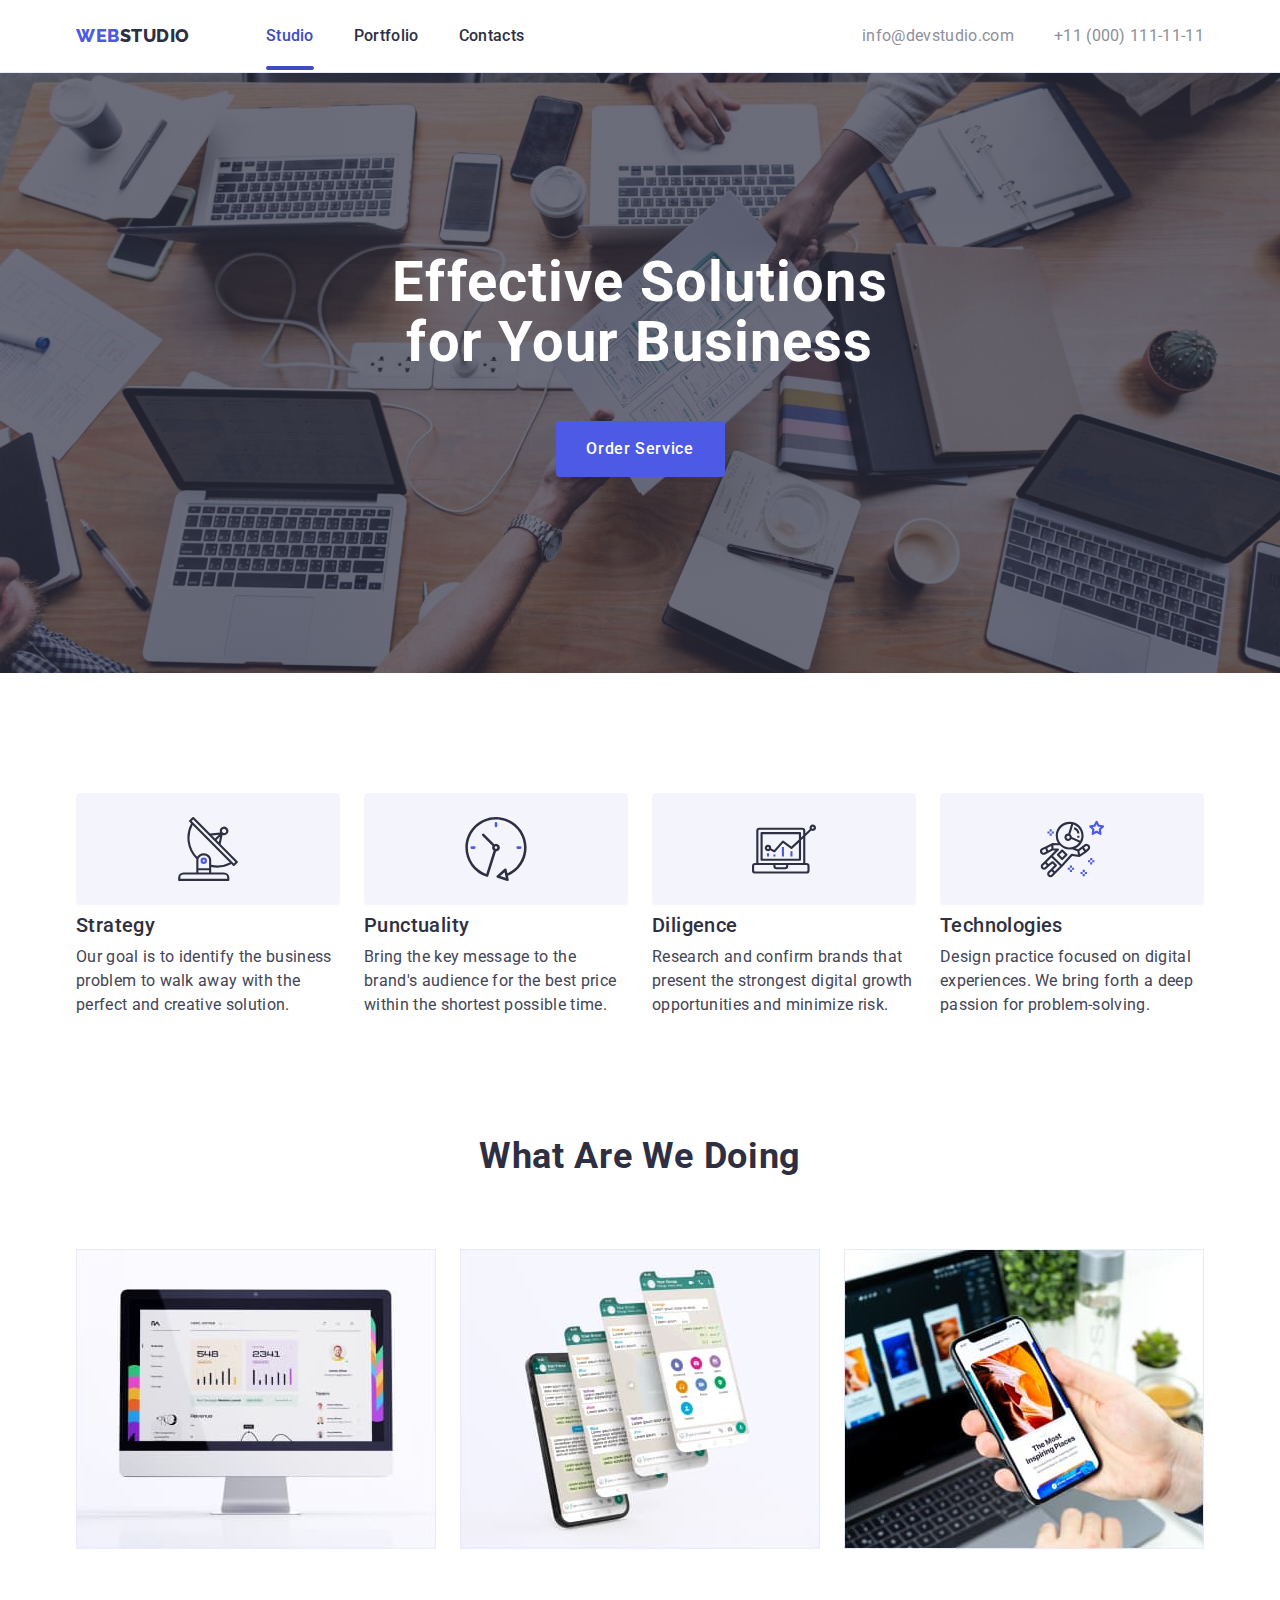
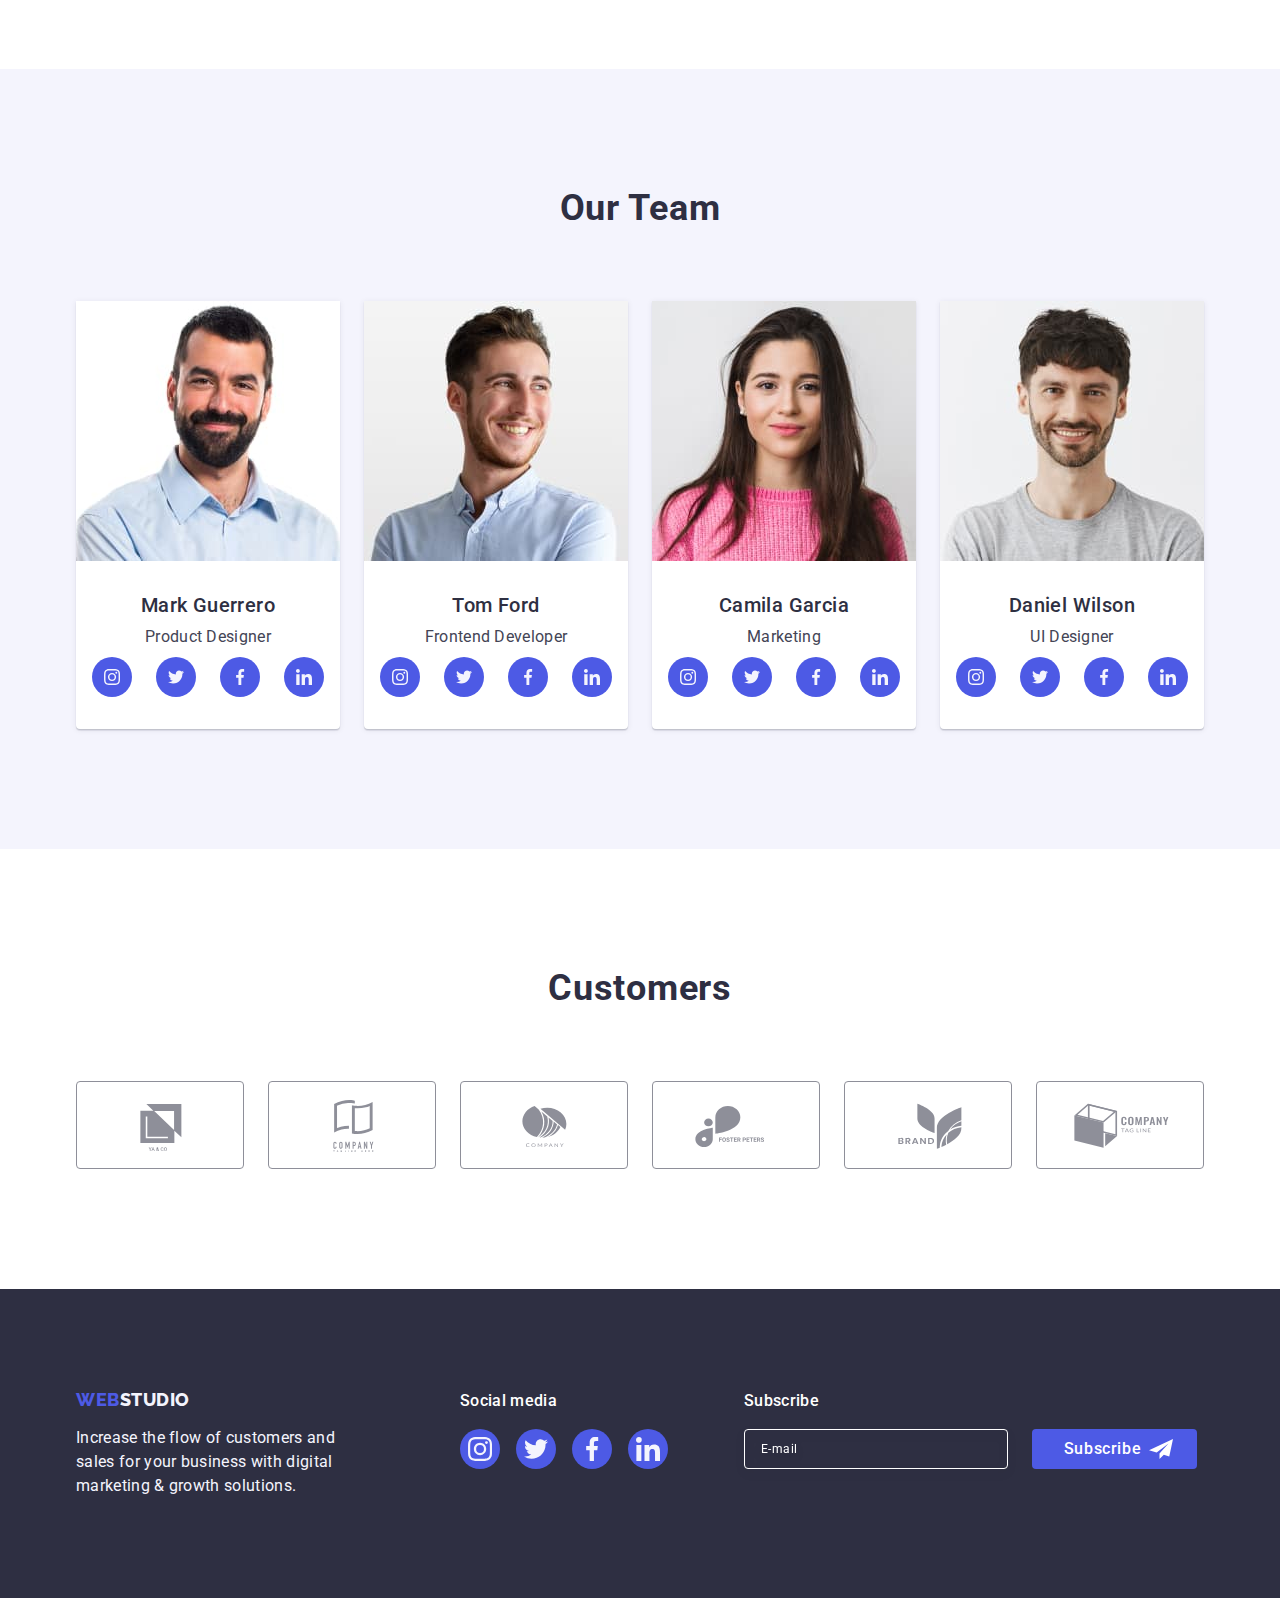
==== index.html @ 95710d02 "Initial commit" ====
<!DOCTYPE html>
<html lang="en">
  <head>
    <meta charset="UTF-8" />
    <meta http-equiv="X-UA-Compatible" content="IE=edge" />
    <meta name="viewport" content="width=device-width, initial-scale=1.0" />
    <title>Webstudio</title>
    <link rel="preconnect" href="https://fonts.googleapis.com" />
    <link rel="preconnect" href="https://fonts.gstatic.com" crossorigin />
    <link
      href="https://fonts.googleapis.com/css2?family=Raleway:wght@800&family=Roboto:wght@400;500;700;900&display=swap"
      rel="stylesheet"
    />
    <link
      href="https://cdn.jsdelivr.net/npm/modern-normalize@1.1.0/modern-normalize.min.css"
      rel="stylesheet"
    />

    <link rel="stylesheet" href="./css/styles.css" />
  </head>
  <body>
    <!-- Header -->

    <header class="page-header">
      <div class="container header-container">
        <nav class="page-nav">
          <a href="./index.html" class="link logo"
            >Web<span class="accent">Studio</span></a
          >
          <ul class="list menu">
            <li class="menu-item">
              <a href="./index.html" class="link menu-link underlining"
                >Studio</a
              >
            </li>
            <li class="menu-item">
              <a href="./portfolio.html" class="link menu-link">Portfolio</a>
            </li>
            <li class="menu-item">
              <a href="" class="link menu-link">Contacts</a>
            </li>
          </ul>
        </nav>
        <address class="list-contact">
          <ul class="list list-address">
            <li>
              <a href="mailto:info@devstudio.com" class="link contact"
                >info@devstudio.com</a
              >
            </li>
            <li>
              <a href="tel:+110001111111" class="link contact"
                >+11 (000) 111-11-11</a
              >
            </li>
          </ul>
        </address>
      </div>
    </header>

    <main>
      <!-- Hero -->

      <section class="hero">
        <div class="container">
          <h1 class="main-title">Effective Solutions for Your Business</h1>
          <button type="button" class="modal-btn" data-modal-open>
            Order Service
          </button>
        </div>
      </section>

      <!-- About us -->

      <section class="section-aboutus section">
        <div class="container">
          <h2 class="visually-hidden">Advantages</h2>
          <ul class="list section-list-aboutus">
            <li class="list-item-aboutus">
              <div class="box-icon-aboutus">
                <svg class="icon-aboutus" width="64" height="64">
                  <use href="./images/icons.svg#icon-antenna"></use>
                </svg>
              </div>
              <h3 class="section-list-title">Strategy</h3>
              <p class="section-list-description">
                Our goal is to identify the business problem to walk away with
                the perfect and creative solution.
              </p>
            </li>

            <li class="list-item-aboutus">
              <div class="box-icon-aboutus">
                <svg class="icon-aboutus" width="64" height="64">
                  <use href="./images/icons.svg#icon-clock"></use>
                </svg>
              </div>
              <h3 class="section-list-title">Punctuality</h3>
              <p class="section-list-description">
                Bring the key message to the brand's audience for the best price
                within the shortest possible time.
              </p>
            </li>

            <li class="list-item-aboutus">
              <div class="box-icon-aboutus">
                <svg class="icon-aboutus" width="64" height="64">
                  <use href="./images/icons.svg#icon-diagram"></use>
                </svg>
              </div>
              <h3 class="section-list-title">Diligence</h3>
              <p class="section-list-description">
                Research and confirm brands that present the strongest digital
                growth opportunities and minimize risk.
              </p>
            </li>

            <li class="list-item-aboutus">
              <div class="box-icon-aboutus">
                <svg class="icon-aboutus" width="64" height="64">
                  <use href="./images/icons.svg#icon-astronaut"></use>
                </svg>
              </div>
              <h3 class="section-list-title">Technologies</h3>
              <p class="section-list-description">
                Design practice focused on digital experiences. We bring forth a
                deep passion for problem-solving.
              </p>
            </li>
          </ul>
        </div>
      </section>

      <!-- What are we doing -->
      <section class="works-section section section-nonemargine">
        <div class="container">
          <h2 class="section-title">What are we doing</h2>
          <ul class="works-section-list list">
            <li class="works-list-item">
              <img
                src="./images/comp.jpg"
                alt="computer"
                width="360"
                height="300"
              />
            </li>
            <li class="works-list-item">
              <img
                src="./images/display.jpg"
                alt="displaies"
                width="360"
                height="300"
              />
            </li>
            <li class="works-list-item">
              <img
                src="./images/pnone.jpg"
                alt="phone"
                width="360"
                height="300"
              />
            </li>
          </ul>
        </div>
      </section>

      <!-- Our Team -->

      <section class="team-section section">
        <div class="container">
          <h2 class="section-title">Our Team</h2>
          <ul class="team-section-list list">
            <li class="team-section-list-item">
              <img
                src="./images/markoguerrero.jpg"
                alt="men"
                width="264"
                height="260"
              />
              <div class="team-container-description">
                <h3 class="team-list-title">Mark Guerrero</h3>
                <p class="team-list-description">Product Designer</p>
                <ul class="list social-list">
                  <li class="social-list-item">
                    <a class="link social-link" href="">
                      <svg class="social-icon" width="16" height="16">
                        <use href="./images/icons.svg#icon-instagram"></use>
                      </svg>
                    </a>
                  </li>

                  <li class="social-list-item">
                    <a class="link social-link" href="">
                      <svg class="social-icon" width="16" height="16">
                        <use href="./images/icons.svg#icon-twitter"></use>
                      </svg>
                    </a>
                  </li>

                  <li class="social-list-item">
                    <a class="link social-link" href="">
                      <svg class="social-icon" width="16" height="16">
                        <use href="./images/icons.svg#icon-facebook"></use>
                      </svg>
                    </a>
                  </li>

                  <li class="social-list-item">
                    <a class="link social-link" href="">
                      <svg class="social-icon" width="16" height="16">
                        <use href="./images/icons.svg#icon-linkedin"></use>
                      </svg>
                    </a>
                  </li>
                </ul>
              </div>
            </li>

            <li class="team-section-list-item">
              <img
                src="./images/tomford.jpg"
                alt="men"
                width="264"
                height="260"
              />
              <div class="team-container-description">
                <h3 class="team-list-title">Tom Ford</h3>
                <p class="team-list-description">Frontend Developer</p>
                <ul class="list social-list">
                  <li class="social-list-item">
                    <a class="link social-link" href="">
                      <svg class="social-icon" width="16" height="16">
                        <use href="./images/icons.svg#icon-instagram"></use>
                      </svg>
                    </a>
                  </li>

                  <li class="social-list-item">
                    <a class="link social-link" href="">
                      <svg class="social-icon" width="16" height="16">
                        <use href="./images/icons.svg#icon-twitter"></use>
                      </svg>
                    </a>
                  </li>

                  <li class="social-list-item">
                    <a class="link social-link" href="">
                      <svg class="social-icon" width="16" height="16">
                        <use href="./images/icons.svg#icon-facebook"></use>
                      </svg>
                    </a>
                  </li>

                  <li class="social-list-item">
                    <a class="link social-link" href="">
                      <svg class="social-icon" width="16" height="16">
                        <use href="./images/icons.svg#icon-linkedin"></use>
                      </svg>
                    </a>
                  </li>
                </ul>
              </div>
            </li>

            <li class="team-section-list-item">
              <img
                src="./images/camilagarcia.jpg"
                alt="women"
                width="264"
                height="260"
              />
              <div class="team-container-description">
                <h3 class="team-list-title">Camila Garcia</h3>
                <p class="team-list-description">Marketing</p>
                <ul class="list social-list">
                  <li class="social-list-item">
                    <a class="link social-link" href="">
                      <svg class="social-icon" width="16" height="16">
                        <use href="./images/icons.svg#icon-instagram"></use>
                      </svg>
                    </a>
                  </li>

                  <li class="social-list-item">
                    <a class="link social-link" href="">
                      <svg class="social-icon" width="16" height="16">
                        <use href="./images/icons.svg#icon-twitter"></use>
                      </svg>
                    </a>
                  </li>

                  <li class="social-list-item">
                    <a class="link social-link" href="">
                      <svg class="social-icon" width="16" height="16">
                        <use href="./images/icons.svg#icon-facebook"></use>
                      </svg>
                    </a>
                  </li>

                  <li class="social-list-item">
                    <a class="link social-link" href="">
                      <svg class="social-icon" width="16" height="16">
                        <use href="./images/icons.svg#icon-linkedin"></use>
                      </svg>
                    </a>
                  </li>
                </ul>
              </div>
            </li>

            <li class="team-section-list-item">
              <img
                src="./images/danielwilson.jpg"
                alt="men"
                width="264"
                height="260"
              />
              <div class="team-container-description">
                <h3 class="team-list-title">Daniel Wilson</h3>
                <p class="team-list-description">UI Designer</p>
                <ul class="list social-list">
                  <li class="social-list-item">
                    <a class="link social-link" href="">
                      <svg class="social-icon" width="16" height="16">
                        <use href="./images/icons.svg#icon-instagram"></use>
                      </svg>
                    </a>
                  </li>

                  <li class="social-list-item">
                    <a class="link social-link" href="">
                      <svg class="social-icon" width="16" height="16">
                        <use href="./images/icons.svg#icon-twitter"></use>
                      </svg>
                    </a>
                  </li>

                  <li class="social-list-item">
                    <a class="link social-link" href="">
                      <svg class="social-icon" width="16" height="16">
                        <use href="./images/icons.svg#icon-facebook"></use>
                      </svg>
                    </a>
                  </li>

                  <li class="social-list-item">
                    <a class="link social-link" href="">
                      <svg class="social-icon" width="16" height="16">
                        <use href="./images/icons.svg#icon-linkedin"></use>
                      </svg>
                    </a>
                  </li>
                </ul>
              </div>
            </li>
          </ul>
        </div>
      </section>

      <!-- Clients -->

      <section class="section">
        <div class="container">
          <h2 class="section-title">Customers</h2>
          <ul class="clients-list list">
            <li class="clients-list-item">
              <a class="clients-link link" href="">
                <svg class="clients-icon" width="104" height="56">
                  <use href="./images/icons.svg#icon-Logo1"></use>
                </svg>
              </a>
            </li>

            <li class="clients-list-item">
              <a class="clients-link link" href="">
                <svg class="clients-icon" width="104" height="56">
                  <use href="./images/icons.svg#icon-Logo2"></use>
                </svg>
              </a>
            </li>

            <li class="clients-list-item">
              <a class="clients-link link" href="">
                <svg class="clients-icon" width="104" height="56">
                  <use href="./images/icons.svg#icon-Logo3"></use>
                </svg>
              </a>
            </li>

            <li class="clients-list-item">
              <a class="clients-link link" href="">
                <svg class="clients-icon" width="104" height="56">
                  <use href="./images/icons.svg#icon-Logo4"></use>
                </svg>
              </a>
            </li>

            <li class="clients-list-item">
              <a class="clients-link link" href="">
                <svg class="clients-icon" width="104" height="56">
                  <use href="./images/icons.svg#icon-Logo5"></use>
                </svg>
              </a>
            </li>

            <li class="clients-list-item">
              <a class="clients-link link" href="">
                <svg class="clients-icon" width="104" height="56">
                  <use href="./images/icons.svg#icon-Logo6"></use>
                </svg>
              </a>
            </li>
          </ul>
        </div>
      </section>
    </main>

    <!-- Footer -->

    <footer class="page-footer">
      <div class="container footer-container">
        <div class="logo-container">
          <a href="./index.html" class="link footer-logo"
            >Web<span class="focus">Studio</span></a
          >
          <p class="footer-description">
            Increase the flow of customers and sales for your business with
            digital marketing & growth solutions.
          </p>
        </div>

        <div class="social-footer">
          <p class="footer-description social-description">Social media</p>
          <ul class="footer-icon-list list">
            <li class="footer-icon-item">
              <a class="footer-icon-link link" href="">
                <svg class="footer-icon" width="24" height="24">
                  <use href="./images/icons.svg#icon-instagram"></use>
                </svg>
              </a>
            </li>

            <li class="footer-icon-item">
              <a class="footer-icon-link link" href="">
                <svg class="footer-icon" width="24" height="24">
                  <use href="./images/icons.svg#icon-twitter"></use>
                </svg>
              </a>
            </li>

            <li class="footer-icon-item">
              <a class="footer-icon-link link" href="">
                <svg class="footer-icon" width="24" height="24">
                  <use href="./images/icons.svg#icon-facebook"></use>
                </svg>
              </a>
            </li>

            <li class="footer-icon-item">
              <a class="footer-icon-link link" href="">
                <svg class="footer-icon" width="24" height="24">
                  <use href="./images/icons.svg#icon-linkedin"></use>
                </svg>
              </a>
            </li>
          </ul>
        </div> 
         
        <div class="footer-form-subscribe">
            <p class="footer-form-description">Subscribe</p>
          <form class="footer-form-wrapper">
            <label class="footer-form-field">
              <input
                type="email"
                name="user-email-footer"
                minlength="3"
                class="footer-form-input"
                placeholder="E-mail"
              />
            </label>
            <button type="submit" class="footer-form-subscribe-btn">Subscribe
              <svg class="footer-form-icon" width="24" height="24">
                <use href="./images/icons.svg#icon-button"></use></svg>
            </button>
          </form>
      </div>
      </div>
    </footer>

    <!-- Modal Window -->

    <div class="backdrop is-hidden" data-modal>
     
      <div class="modal">
        <button type="button" class="modal-close-btn" data-modal-close>
          <svg class="modal-btn-icon" width="8" height="8">
            <use href="./images/icons.svg#icon-close"></use>
          </svg>
        </button>
          <p class="modal-form-description">
            Leave your contacts and we will call you back
          </p>
          <form class="modal-form">

            <div class="modal-form-container">
          <label for="user-name" class="modal-form-field"><span class="modal-form-input-description">Name</span></label>
            <div class="modal-form-input-wrapper">
              <input
                type="text"
                name="user-name"
                minlength="3"
                class="modal-form-input"
                id="user-name"
              />
              <svg class="modal-form-input-icon" width="18" height="24">
                <use href="./images/icons.svg#icon-name"></use>
              </svg>
            </div>
          </div>  
         

          <div class="modal-form-container">
          <label class="modal-form-field" for="user-phone"><span class="modal-form-input-description">Phone</span></label>
            <div class="modal-form-input-wrapper">
              <input
                type="tel"
                name="user-phone"
                minlength="3"
                class="modal-form-input"
                id="user-phone"
              />
              <svg class="modal-form-input-icon" width="18" height="24">
                <use href="./images/icons.svg#icon-phone"></use>
              </svg>
            </div>
          </div>
          

          <div class="modal-form-container">
          <label class="modal-form-field" for="user-email"><span class="modal-form-input-description">Email</span></label>
            <div class="modal-form-input-wrapper">
              <input
                type="email"
                name="user-email"
                minlength="3"
                class="modal-form-input"
                id="user-email"
              />
              <svg class="modal-form-input-icon" width="18" height="24">
                <use href="./images/icons.svg#icon-email"></use>
              </svg>
            </div>
          </div>
          
          <div class="modal-form-container-area">
          <label class="modal-form-field" for="user-comment"><span class="modal-form-input-description">Comment</span></label>
             <textarea
              class="modal-form-message"
              name="user-comment"
              placeholder="Text input"
              id="user-comment"
            ></textarea>
        </div>

        <div class="modal-form-container-check">
        <input
            id="user-privacy"
            type="checkbox"
            class="modal-form-check visually-hidden"
            name="user-privacy"
            value="true"
          />
          <label for="user-privacy" class="modal-form-check-description"><span class="modal-form-check-icon">
            <svg class="check-icon-svg" width="10" height="8">
              <use href="./images/icons.svg#icon-check"></use>
            </svg>
          </span>
            I accept the terms and conditions of the &nbsp;
            <a href="" class="check-link">Privacy Policy</a></label>
          </div>  

          <button class="modal-form-submit" type="submit">Send</button>
       
    </form>
      </div>
    </div>

    <script src="./js/modal.js"></script>
  </body>
</html>
---- css/styles.css ----
:root {
  --primary-font: Roboto, sans-serif;
  --secondary-font: Raleway, sans-serif;

  --primary-background: #ffffff;
  --secondary-background: #f4f4fd;
  --hero-background: #d9d9d9;
  --footer-background: #2e2f42;
  --backdrop-background: rgba(46, 47, 66, 0.4);

  --primary-text-color: #434455;
  --secondary-text-color: #2e2f42;
  --primary-text-color-theme-dark: #ffffff;
  --secondary-text-color-theme-dark: #f4f4fd;

  --button-color: #4d5ae5;
  --button-color-hover: #404bbf;
  --accent-color: #404bbf;
  --icon-client-color: #8e8f99;
}

h1,
h2,
h3,
h4,
p {
  margin-top: 0;
  margin-bottom: 0;
}

ul,
ol {
  margin-top: 0;
  margin-bottom: 0;
  padding-left: 0;
}

img {
  display: block;
}
button {
  cursor: pointer;
}

.list {
  list-style: none;
}
.link {
  text-decoration: none;
}

body {
  background-color: var(--primary-background);
  color: var(--primary-text-color);

  font-family: var(--primary-font);
  letter-spacing: 0.02em;
}
.container {
  width: 1158px;
  margin-left: auto;
  margin-right: auto;
  padding-left: 15px;
  padding-right: 15px;
}

/* Component */

.visually-hidden {
  position: absolute;
  white-space: nowrap;
  width: 1px;
  height: 1px;
  overflow: hidden;
  border: 0;
  padding: 0;
  clip: rect(0 0 0 0);
  clip-path: inset(50%);
  margin: -1px;
}

.section-title {
  font-weight: 700;
  font-size: 36px;
  line-height: 1.11;
  text-align: center;
  letter-spacing: 0.02em;

  text-transform: capitalize;
  color: var(--secondary-text-color);

  margin-bottom: 72px;
}
.section {
  padding-top: 120px;
  padding-bottom: 120px;
}

/* Header */
.page-header {
  padding-top: 24px;
  padding-bottom: 24px;

  border-bottom: 1px solid #e7e9fc;
  box-shadow: 0px 2px 1px rgba(46, 47, 66, 0.08),
    0px 1px 1px rgba(46, 47, 66, 0.16), 0px 1px 6px rgba(46, 47, 66, 0.08);
}

.header-container {
  display: flex;
  align-items: center;
  justify-content: space-between;
}

.logo {
  font-family: var(--secondary-font);
  font-weight: 800;

  font-size: 18px;
  line-height: 1.17;

  display: flex;
  align-items: center;
  letter-spacing: 0.03em;
  text-transform: uppercase;
  color: var(--button-color);

  margin-right: 76px;
}

.accent {
  color: var(--secondary-text-color);
}

.menu-link {
  font-weight: 500;
  font-size: 16px;
  line-height: 1.5;

  color: var(--secondary-text-color);

  padding: 24px 0;

  transition: color 250ms cubic-bezier(0.4, 0, 0.2, 1);
}

.menu-link:hover,
.menu-link:focus {
  color: var(--accent-color);
}

.list-contact {
  font-style: normal;
}

.contact {
  font-size: 16px;
  line-height: 1.5;

  color: #8e8f99;

  transition: color 250ms cubic-bezier(0.4, 0, 0.2, 1);
}

.contact:hover,
.contact:focus {
  color: var(--accent-color);
}
.page-nav {
  display: flex;
  align-items: center;
}
.menu {
  display: flex;
  align-items: center;
}

.list-address {
  display: flex;
  align-items: center;
  gap: 40px;
}
.menu-item:not(:last-child) {
  margin-right: 40px;
}

.underlining {
  position: relative;
  color: var(--accent-color);
}

.underlining::after {
  position: absolute;
  bottom: -1px;
  left: 0;

  content: "";
  display: inline-block;
  width: 100%;
  height: 4px;
  background-color: var(--button-color-hover);
  border-radius: 2px;
}

/* Hero */
.hero {
  background-color: var(--hero-background);
  background-image: linear-gradient(
      rgba(46, 47, 66, 0.7),
      rgba(46, 47, 66, 0.7)
    ),
    url("../images/hero.jpg");
  background-size: cover;
  background-position: center;
  background-repeat: no-repeat;
  max-width: 1440px;
  height: 600px;

  display: block;
  margin-left: auto;
  margin-right: auto;
  padding-top: 180px;
}

.main-title {
  font-weight: 700;
  font-size: 56px;
  line-height: 1.07;
  text-align: center;
  letter-spacing: 0.02em;

  max-width: 496px;
  margin-right: auto;
  margin-left: auto;
  margin-bottom: 48px;

  color: var(--primary-text-color-theme-dark);
}
.modal-btn {
  font-family: var(--primary-font);
  font-weight: 500;

  background-color: var(--button-color);
  font-size: 16px;
  line-height: 1.5;
  display: block;
  align-items: center;
  letter-spacing: 0.04em;
  color: var(--primary-text-color-theme-dark);

  border: none;
  border-radius: 4px;
  padding-top: 14px;
  padding-bottom: 14px;
  padding-left: 30px;
  padding-right: 30px;

  margin-left: auto;
  margin-right: auto;

  min-width: 169px;
  height: 56px;

  transition: background-color 250ms cubic-bezier(0.4, 0, 0.2, 1);
}

.modal-btn:hover,
.modal-btn:focus {
  background-color: var(--button-color-hover);

  box-shadow: 0px 1px 6px rgba(46, 47, 66, 0.08),
    0px 1px 1px rgba(46, 47, 66, 0.16), 0px 2px 1px rgba(46, 47, 66, 0.08);
}

/* About us */

.section-list-title {
  font-weight: 500;
  font-size: 20px;
  line-height: 1.2;
  letter-spacing: 0.02em;
  color: var(--secondary-text-color);

  margin-bottom: 8px;
}

.section-list-description {
  font-size: 16px;
  line-height: 1.5;
}

.section-list-aboutus {
  display: flex;
  gap: 24px;
}

.list-item-aboutus {
  flex-basis: calc((100%-72px) / 4);
}

.box-icon-aboutus {
  width: 264px;
  height: 112px;
  background-color: var(--secondary-background);
  border-radius: 4px;

  margin-bottom: 8px;

  display: flex;
  justify-content: center;
  align-items: center;
}

.icon-aboutus {
  fill: var(--secondary-text-color);
}

/* What are we doing  */

.section-nonemargine {
  padding-top: 0;
}

.works-section-list {
  display: flex;
  gap: 24px;
  flex-wrap: wrap;
}

.works-list-item {
  flex-basis: calc(100%-48px / 3);
}

/* Our team */

.team-section {
  background-color: var(--secondary-background);
}

.team-section-list-item {
  background-color: var(--primary-background);

  flex-basis: calc(100%-72px / 4);

  border-radius: 0px 0px 4px 4px;
  box-shadow: 0px 1px 6px rgba(46, 47, 66, 0.08),
    0px 1px 1px rgba(46, 47, 66, 0.16), 0px 2px 1px rgba(46, 47, 66, 0.08);
}

.team-list-title {
  font-weight: 500;
  font-size: 20px;
  line-height: 1.2;
  letter-spacing: 0.02em;
  color: var(--secondary-text-color);

  text-align: center;

  margin-bottom: 8px;
}

.team-list-description {
  font-size: 16px;
  line-height: 1.5;

  color: var(--primary-text-color);

  text-align: center;
}

.team-section-list {
  display: flex;
  gap: 24px;
}

.team-container-description {
  padding: 32px 0;
}

.social-link {
  display: flex;
  justify-content: center;
  align-items: center;
  width: 40px;
  height: 40px;
  border-radius: 50%;
  background-color: var(--button-color);

  transition: background-color 250ms cubic-bezier(0.4, 0, 0.2, 1);
}
.social-list {
  display: flex;
  justify-content: center;
  gap: 24px;

  margin-top: 8px;
}

.social-icon {
  fill: var(--secondary-text-color-theme-dark);
}

.social-link:hover,
.social-link:focus {
  background-color: var(--accent-color);
}

/* Clients */

.clients-link {
  display: flex;
  justify-content: center;
  align-items: center;

  width: 168px;
  height: 88px;
  background-color: #ffffff;
  border: 1px solid #8e8f99;
  border-radius: 4px;
  color: var(--icon-client-color);

  transition: border-color 250ms cubic-bezier(0.4, 0, 0.2, 1),
    color 250ms cubic-bezier(0.4, 0, 0.2, 1);
}

.clients-list {
  display: flex;
  justify-content: space-between;
  gap: 24px;
}

.clients-icon {
  fill: currentColor;
}

.clients-link:hover,
.clients-link:focus {
  border: 1px solid #404bbf;
  color: var(--accent-color);
}

/* Footer */

.page-footer {
  background-color: var(--footer-background);
  padding-top: 100px;
  padding-bottom: 100px;
}

.footer-logo {
  font-family: var(--secondary-font);
  font-weight: 800;

  font-size: 18px;
  line-height: 1.17;

  display: inline-block;
  align-items: center;
  letter-spacing: 0.03em;
  text-transform: uppercase;

  color: var(--button-color);

  margin-bottom: 16px;
}

.focus {
  color: var(--secondary-text-color-theme-dark);
}

.footer-description {
  font-size: 16px;
  line-height: 1.5;

  color: var(--secondary-text-color-theme-dark);

  width: 264px;
}

.social-description {
  font-weight: 500;
  color: var(--primary-text-color-theme-dark);
  margin-bottom: 16px;
}


.footer-icon {
  width: 24px;
  height: 24px;
  fill: var(--secondary-text-color-theme-dark);
}

.footer-icon-link {
  display: flex;
  justify-content: center;
  align-items: center;

  width: 40px;
  height: 40px;
  border-radius: 50%;
  background-color: var(--button-color);

  transition: background-color 250ms cubic-bezier(0.4, 0, 0.2, 1);
}

.footer-icon-link:hover,
.footer-icon-link:focus {
  background-color: #31d0aa;
}

.footer-container {
  display: flex;
  align-items: baseline;
}

.footer-icon-list {
  margin-top: 16px;
  display: flex;
  gap: 16px;
}

.logo-container {
  margin-right: 120px;
}

.footer-form-subscribe {

}

.footer-form-wrapper {
  display: flex;
  align-items: center;
  gap: 24px;
}

.footer-form-subscribe-btn {
position: relative;

  font-family: var(--primary-font);
  font-weight: 500;

  background-color: var(--button-color);
  font-size: 16px;
  line-height: 1.5;
  display: flex;
  align-items: center;
  justify-content: center;
  letter-spacing: 0.04em;
  color: var(--primary-text-color-theme-dark);

  border: none;
  border-radius: 4px;
  padding-top: 8px;
  padding-bottom: 8px;
  padding-right: 30px;

  margin-left: auto;
  margin-right: auto;

  min-width: 165px;
  height: 40px;

  transition: background-color 250ms cubic-bezier(0.4, 0, 0.2, 1);

}

.footer-form-subscribe-btn:hover,
.footer-form-subscribe-btn:focus {
  background-color: var(--button-color-hover);

  box-shadow: 0px 1px 6px rgba(46, 47, 66, 0.08),
    0px 1px 1px rgba(46, 47, 66, 0.16), 0px 2px 1px rgba(46, 47, 66, 0.08);
}

.footer-form-description {
  font-weight: 500;
  line-height: 1.5;

  color: var(--primary-text-color-theme-dark);
  margin-bottom: 16px;
  margin-left: 20px;
}

.footer-form-input {
background-color: transparent;
color: var(--primary-text-color-theme-dark);

font-size: 12px;
line-height: 1.5;
letter-spacing: 0.04em;

width: 264px;
height: 40px;

padding: 8px 16px;
margin-left: 20px;

border: 1px solid #FFFFFF;
filter: drop-shadow(0px 4px 4px rgba(0, 0, 0, 0.15));
border-radius: 4px;
}

.footer-form-icon {
  position: absolute;
  top: 8px;
  right: 24px;

  margin-left: 16px;

  fill: var(--primary-text-color-theme-dark);
}

.footer-form-input::placeholder {
  color: var(--primary-text-color-theme-dark);
}

/* Modal Window */

.backdrop {
  position: fixed;
  top: 0;
  left: 0;
  width: 100%;
  height: 100%;

  background-color: var(--backdrop-background);

  transition: opacity 250ms cubic-bezier(0.4, 0, 0.2, 1),
    visibility 250ms cubic-bezier(0.4, 0, 0.2, 1);
}

.backdrop.is-hidden {
  opacity: 0;
  visibility: hidden;
  pointer-events: none;
}

.modal {
  position: absolute;
  top: 50%;
  left: 50%;
  transform: translate(-50%, -50%);

  width: 408px;
  min-height: 584px;
  background: #fcfcfc;
  box-shadow: 0px 1px 1px rgba(0, 0, 0, 0.14), 0px 1px 3px rgba(0, 0, 0, 0.12),
    0px 2px 1px rgba(0, 0, 0, 0.2);
  border-radius: 4px;
  transition: transform 250ms cubic-bezier(0.4, 0, 0.2, 1);

  padding: 72px 24px 24px 24px;
}

.modal-close-btn {
  position: absolute;
  top: 24px;
  right: 24px;

  background-color: #e7e9fc;
  border: 1px solid rgba(0, 0, 0, 0.1);
  padding: 0;

  width: 24px;
  height: 24px;
  border-radius: 50%;
  filter: drop-shadow(0px 4px 4px rgba(0, 0, 0, 0.25));

  display: flex;
  justify-content: center;
  align-items: center;

  transition: background-color 250ms cubic-bezier(0.4, 0, 0.2, 1), border 250ms cubic-bezier(0.4, 0, 0.2, 1);
}

.modal-close-btn:hover,
.modal-close-btn:focus {
  background-color: var(--accent-color);
  border: none;
}

.modal-btn-icon {
  fill: var(--secondary-text-color);
  transition: fill 250ms cubic-bezier(0.4, 0, 0.2, 1);
}

.modal-close-btn:hover .modal-btn-icon,
.modal-close-btn:focus .modal-btn-icon {
  fill: var(--primary-text-color-theme-dark);
}

/* Modal Form */

.modal-form-description {
font-weight: 500;
font-size: 16px;
line-height: 1.5;
text-align: center;
letter-spacing: 0.02em;
color: var(--secondary-text-color);

margin-bottom: 16px;
}

.modal-form {
  display: flex;
  flex-direction: column;
}

.modal-form-container {
  margin-bottom: 8px;
}

.modal-form-container-area {
  margin-bottom: 16px;
}

.modal-form-container-check {
margin-bottom: 24px;
}

.modal-form-input {
  width: 100%;
  height: 40px;
  border: 1px solid rgba(46, 47, 66, 0.4);
  border-radius: 4px;
  padding-left: 38px;
  transition: border-color 250ms cubic-bezier(0.4, 0, 0.2, 1);

  background-color: transparent;
  outline: transparent;
}

.modal-form-input:focus {
  outline: none;
  border-color: var(--button-color);
}

.modal-form-input-description {
  display: block;
  font-size: 12px;
line-height: 1.17;
letter-spacing: 0.04em;
color: var(--icon-client-color);
margin-bottom: 4px;
}

.modal-form-field {
  display: block;
  margin-bottom: 20px;
  font-size: 12px;
  line-height: 1.17;
  letter-spacing: 0.04em;
  color: var(--icon-client-color);
  margin-bottom: 4px;
}

.modal-form-input-wrapper {
  position: relative;
}

.modal-form-input-icon {
  position: absolute;
  top: 50%;
  transform: translateY(-50%);
  left: 16px;
  fill: var(--secondary-text-color);
  transition: fill 250ms cubic-bezier(0.4, 0, 0.2, 1);
}

.modal-form-input:focus + .modal-form-input-icon {
  fill: var(--button-color);
}

.modal-form-message {
  resize: none;
  width: 100%;
  height: 120px;
  padding: 8px 16px;
  border: 1px solid rgba(46, 47, 66, 0.2);
border-radius: 4px;
transition: border-color 250ms cubic-bezier(0.4, 0, 0.2, 1);

font-size: 12px;
line-height: 1.17;
letter-spacing: 0.04em;

color: rgba(46, 47, 66, 0.4);
background-color: transparent;
outline: transparent;
}

.modal-form-message:focus {
  outline: none;
  border-color: var(--button-color);
}

.modal-form-message::placeholder {
  color: rgba(46, 47, 66, 0.4);
  font-size: 12px;
line-height: 1.17;
letter-spacing: 0.04em;
}

.modal-form-check-description {
align-items: center;

  font-size: 12px;
line-height: 1.17;
letter-spacing: 0.04em;
color: var(--icon-client-color);

margin-bottom: 24px;
}

.modal-form-check-icon {
  width: 16px;
  height: 16px;
  border: 1px solid rgba(46, 47, 66, 0.4);
  border-radius: 2px;

margin-right: 8px;

display: inline-flex;
align-items: center;
justify-content: center;

cursor: pointer;
fill: transparent;

transition: border 250ms cubic-bezier(0.4, 0, 0.2, 1), background-color 250ms cubic-bezier(0.4, 0, 0.2, 1), fill 250ms cubic-bezier(0.4, 0, 0.2, 1);
}

.modal-form-check:checked + .modal-form-check-description > .modal-form-check-icon {
  background-color: var(--button-color-hover);
  border: none;
  fill: var(--primary-text-color-theme-dark);
}

.modal-form-submit {
font-family: var(--primary-font);
  font-weight: 500;

  background-color: var(--button-color);
  font-size: 16px;
  line-height: 1.5;
  display: block;
  align-items: center;
  letter-spacing: 0.04em;
  color: var(--primary-text-color-theme-dark);

  border: none;
  border-radius: 4px;
  padding-top: 14px;
  padding-bottom: 14px;
  padding-left: 30px;
  padding-right: 30px;

  margin-left: auto;
  margin-right: auto;

  min-width: 169px;
  height: 56px;

  transition: background-color 250ms cubic-bezier(0.4, 0, 0.2, 1);
}

.check-link {
  color: var(--button-color);
}

/* Portfolio */

.portfolio-page-list-title {
  font-weight: 500;
  font-size: 20px;
  line-height: 1.2;
  letter-spacing: 0.02em;

  color: var(--secondary-text-color);

  margin-bottom: 8px;
}

.portfolio-page-list-description {
  font-size: 16px;
  line-height: 1.5;
  color: var(--primary-text-color);
}

.filters-btn {
  background-color: var(--secondary-background);

  font-family: var(--primary-font);
  font-weight: 500;
  font-size: 16px;
  line-height: 1.5;

  text-align: center;
  letter-spacing: 0.04em;
  display: flex;
  align-items: center;

  color: var(--button-color);

  border: 1px solid #e7e9fc;
  border-radius: 4px;

  padding: 12px 24px;

  transition: color 250ms cubic-bezier(0.4, 0, 0.2, 1),
    background-color 250ms cubic-bezier(0.4, 0, 0.2, 1),
    border-color 250ms cubic-bezier(0.4, 0, 0.2, 1),
    box-shadow 250ms cubic-bezier(0.4, 0, 0.2, 1);
}

.filters-btn:hover,
.filters-btn:focus {
  background-color: var(--button-color-hover);

  color: var(--primary-text-color-theme-dark);

  border: 1px solid transparent;

  box-shadow: 0px 3px 1px rgba(0, 0, 0, 0.1), 0px 2px 1px rgba(0, 0, 0, 0.08),
    0px 2px 2px rgba(0, 0, 0, 0.12);
}

.filters-btn:not(:last-child) {
  margin-right: 24px;
}

.filters-item {
  display: flex;
  align-items: center;
  justify-content: center;
}

.filters-item:not(:last-child) {
  margin-right: 24px;
}

.filters {
  display: flex;
  align-items: center;
  justify-content: center;
  margin-bottom: 72px;
}

.portfolio-page-list {
  display: flex;
  column-gap: 24px;
  row-gap: 48px;
  flex-wrap: wrap;
}

.portfolio-list-item {
  flex-basis: calc(100%- 48 / 3);

  transition: box-shadow 250ms cubic-bezier(0.4, 0, 0.2, 1);
}

.portfolio-list-item:hover {
  box-shadow: 0px 1px 6px rgba(46, 47, 66, 0.08),
    0px 1px 1px rgba(46, 47, 66, 0.16), 0px 2px 1px rgba(46, 47, 66, 0.08);
}

.portfolio-padding {
  padding-top: 96px;
}

.text-card {
  border-bottom: 1px solid #e7e9fc;
  border-left: 1px solid #e7e9fc;
  border-right: 1px solid #e7e9fc;
  padding: 32px 16px;
}

.portfolio-link {
  display: block;
  transition: box-shadow 250ms cubic-bezier(0.4, 0, 0.2, 1);
}

.portfolio-link:hover,
.portfolio-link:focus {
  box-shadow: 0px 1px 6px rgba(46, 47, 66, 0.08),
    0px 1px 1px rgba(46, 47, 66, 0.16), 0px 2px 1px rgba(46, 47, 66, 0.08);
}

.portfolio-container-image {
  position: relative;
  overflow: hidden;
}

.overlay {
  position: absolute;
  top: 0;
  left: 0;
  width: 100%;
  height: 100%;

  background-color: var(--button-color);
  color: var(--secondary-text-color-theme-dark);
  padding: 40px 32px;
  font-size: 16px;
  line-height: 1.5;
  letter-spacing: 0.02em;

  transform: translateY(100%);
  transition: transform 250ms cubic-bezier(0.4, 0, 0.2, 1);
}

.portfolio-link:hover .overlay,
.portfolio-link:focus .overlay {
  transform: translateY(0);
}
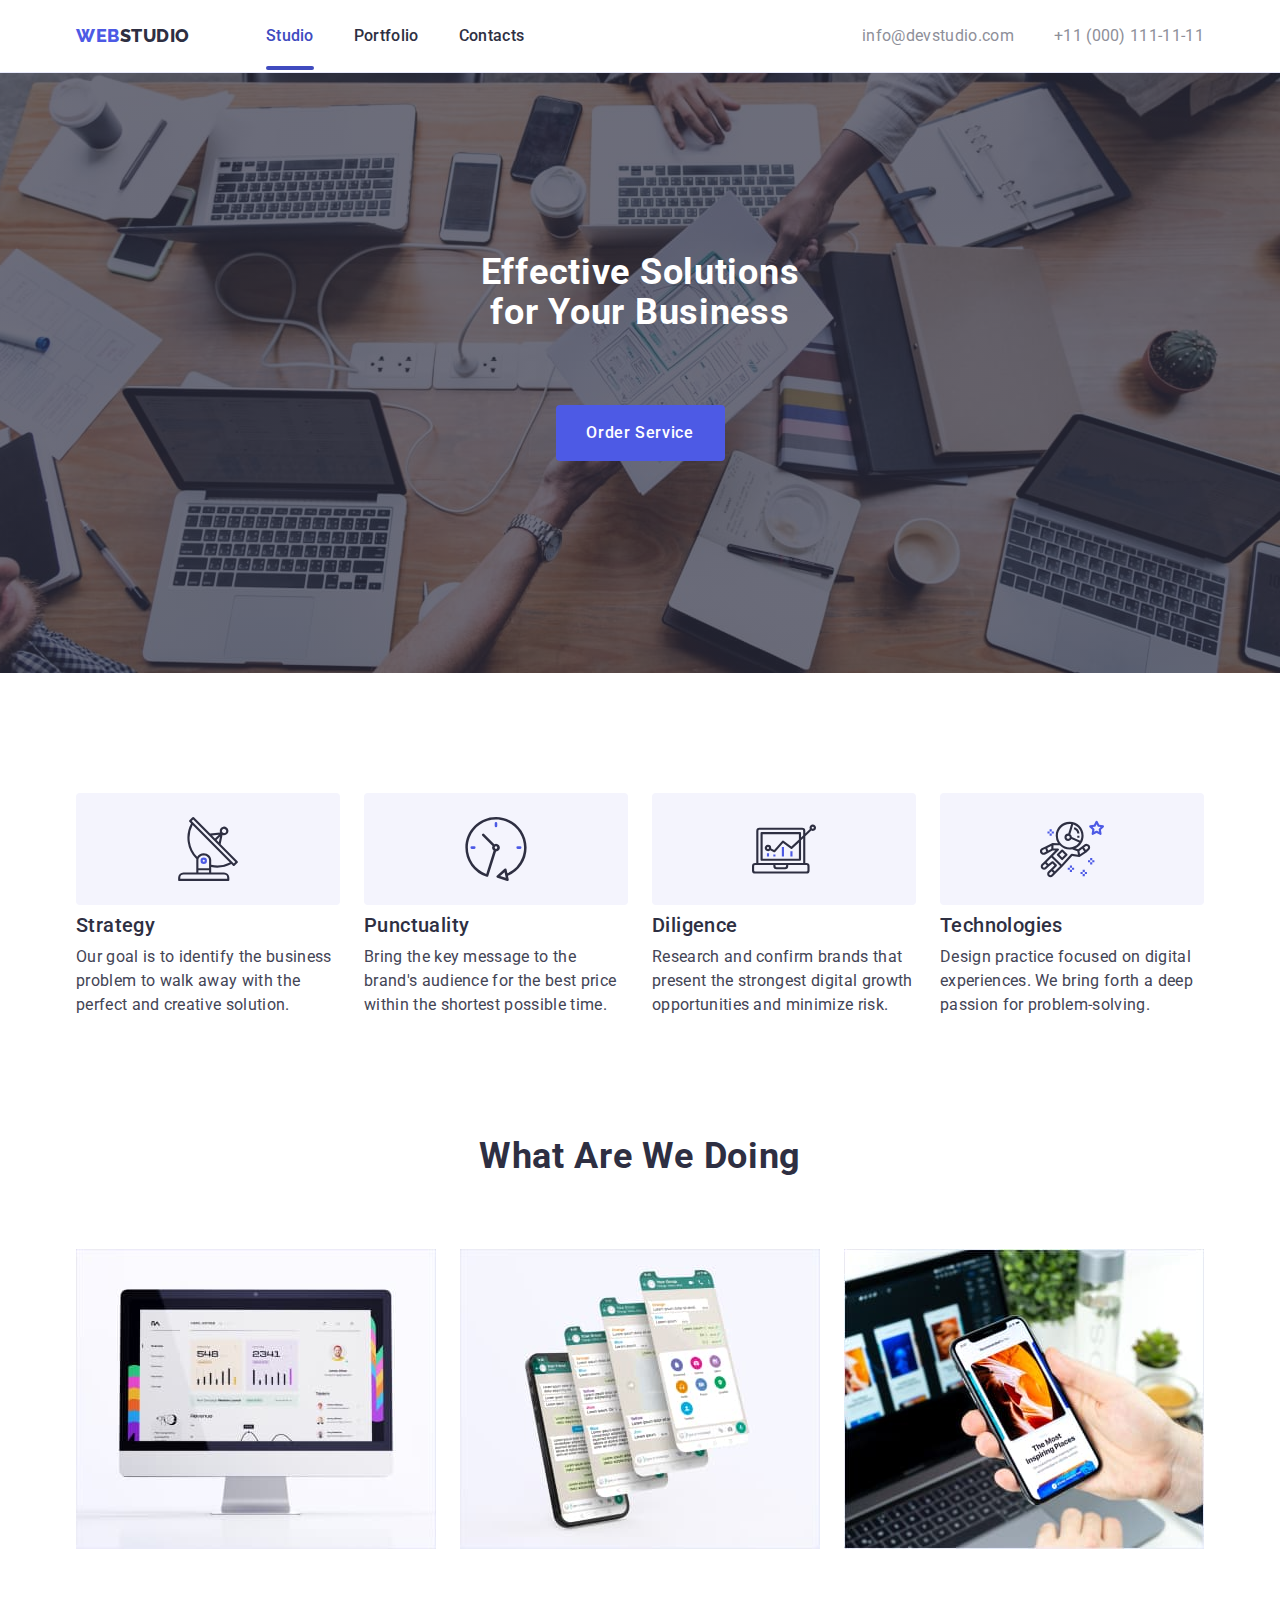
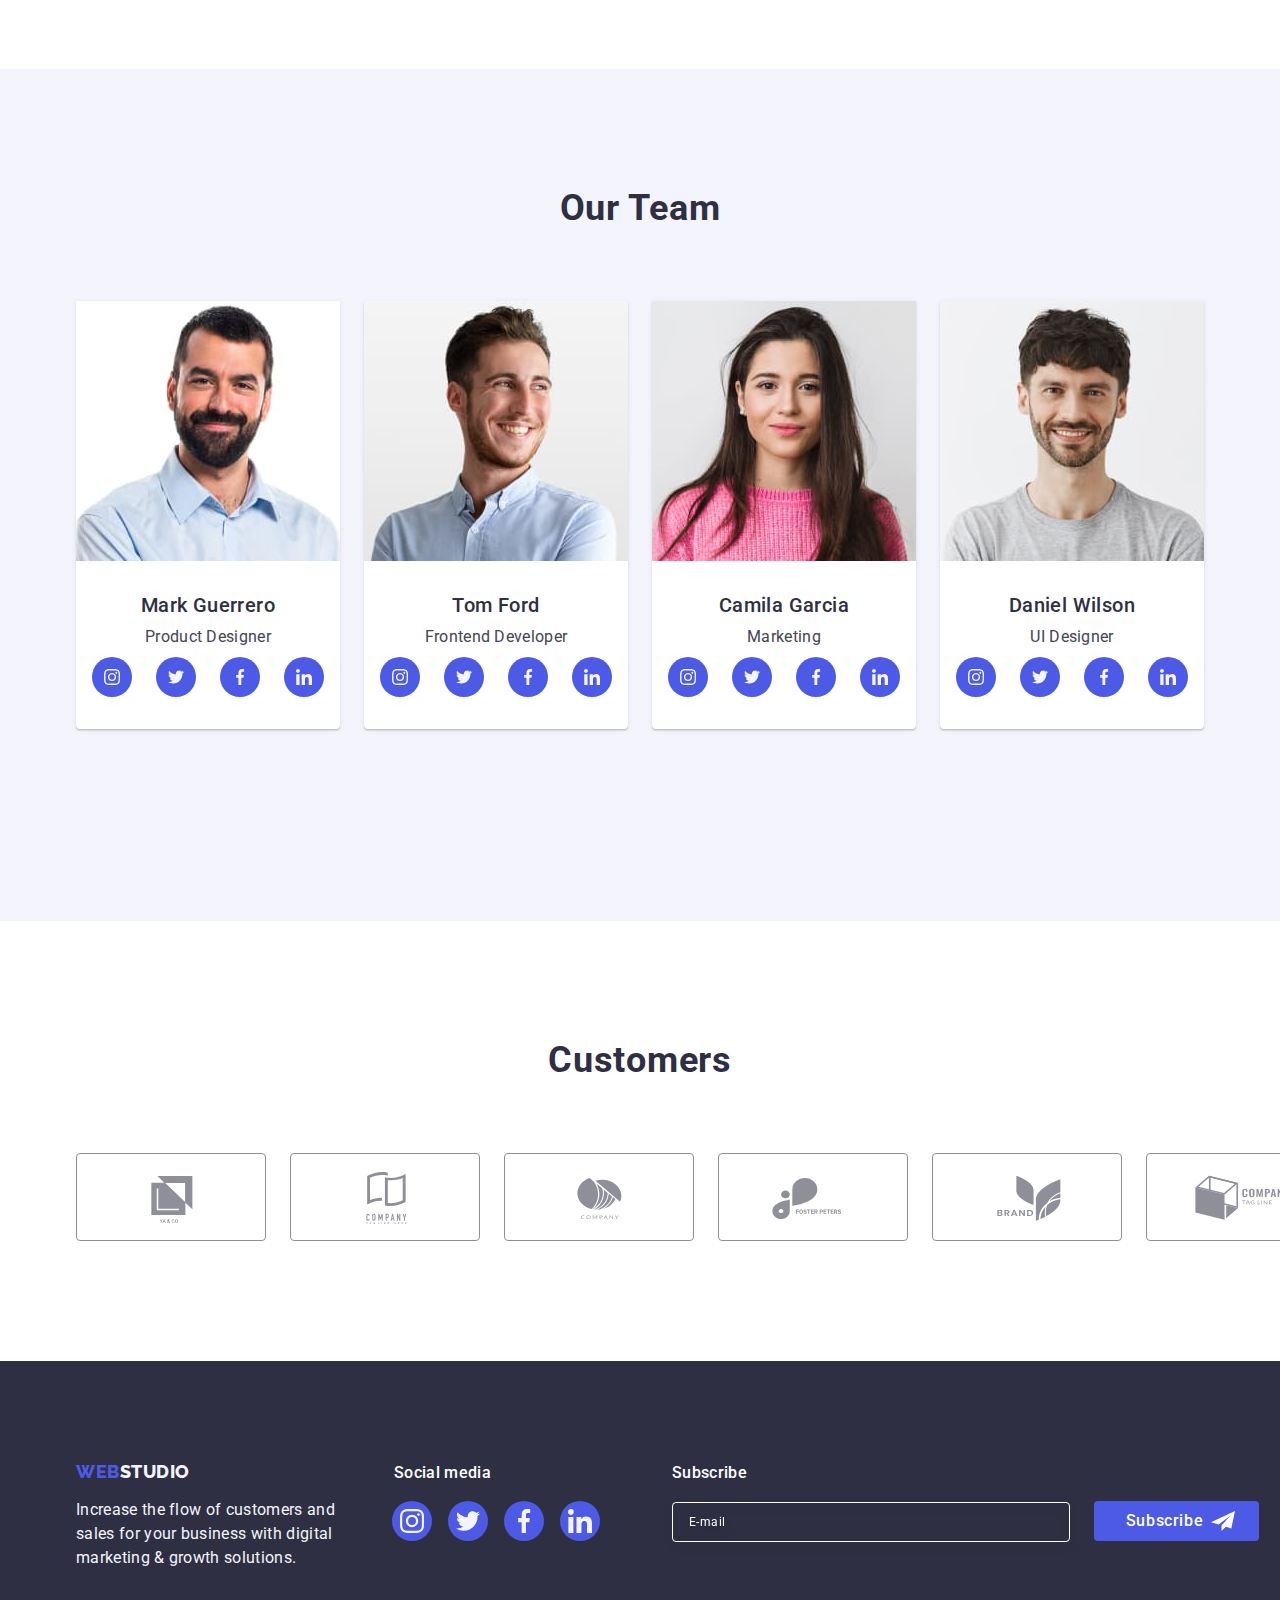
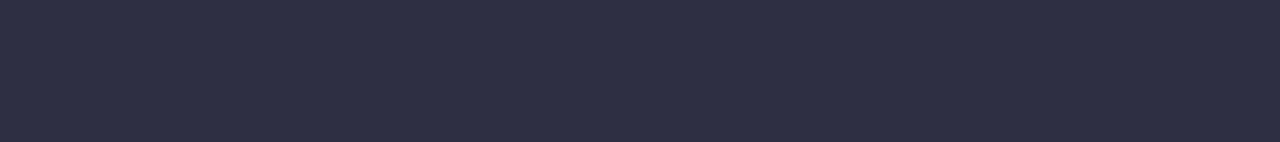
==== commit 0d940a4b: "7" ====
--- a/index.html
+++ b/index.html
@@ -41,6 +41,11 @@
             </li>
           </ul>
         </nav>
+        <button class="mobile-menu-open js-open-menu" type="button">
+          <svg class="mobile-menu-open-icon" width="32" height="22">
+            <use href="./images/icons.svg#icon-hamburger"></use>
+          </svg>
+        </button>
         <address class="list-contact">
           <ul class="list list-address">
             <li>
@@ -56,19 +61,84 @@
           </ul>
         </address>
       </div>
+
+      <!-- Mobile menu -->
+      <div class="mobile-menu js-menu-container">
+        <div class="mobile-menu-container container">
+        <button class="mobile-menu-close js-close-menu" type="button">
+          <svg class="mobile-menu-close-icon" width="8" height="8">
+            <use href="./images/icons.svg#icon-close"></use>
+          </svg>
+        </button>
+        <ul class="mobile-menu-list list">
+          <li class="mobile-menu-list-item"><a href="./index.html" class="mobile-menu-list-link link">Studio</a></li>
+          <li class="mobile-menu-list-item"><a href="./portfolio.html" class="mobile-menu-list-link link">Portfolio</a></li>
+          <li class="mobile-menu-list-item"><a href="" class="mobile-menu-list-link link">Contacts</a></li>
+        </ul>
+
+        <ul class="list mobile-menu-list-contact">
+          <li>
+            <a href="tel:+110001111111" class="link mobile-menu-contact"
+              >+11 (000) 111-11-11</a>
+          </li>
+          <li>
+            <a href="mailto:info@devstudio.com" class="link mobile-menu-contact"
+              >info@devstudio.com</a>
+          </li>
+         
+        </ul>
+
+        
+        <ul class="mobile-menu-social-list list">
+          <li class="mobile-menu-social-item">
+            <a class="mobile-menu-social-link link" href="">
+              <svg class="mobile-social-icon" width="24" height="24">
+                <use href="./images/icons.svg#icon-instagram"></use>
+              </svg>
+            </a>
+          </li>
+
+          <li class="mobile-menu-social-item">
+            <a class="mobile-menu-social-link link" href="">
+              <svg class="mobile-social-icon" width="24" height="24">
+                <use href="./images/icons.svg#icon-twitter"></use>
+              </svg>
+            </a>
+          </li>
+
+          <li class="mobile-menu-social-item">
+            <a class="mobile-menu-social-link link" href="">
+              <svg class="mobile-social-icon" width="24" height="24">
+                <use href="./images/icons.svg#icon-facebook"></use>
+              </svg>
+            </a>
+          </li>
+
+          <li class="mobile-menu-social-item">
+            <a class="mobile-menu-social-link link" href="">
+              <svg class="mobile-social-icon" width="24" height="24">
+                <use href="./images/icons.svg#icon-linkedin"></use>
+              </svg>
+            </a>
+          </li>
+        </ul>
+      
+        
+      </div>
+      </div>
     </header>
 
     <main>
       <!-- Hero -->
 
-      <section class="hero">
+       <section class="hero">
         <div class="container">
           <h1 class="main-title">Effective Solutions for Your Business</h1>
           <button type="button" class="modal-btn" data-modal-open>
             Order Service
           </button>
         </div>
-      </section>
+      </section> 
 
       <!-- About us -->
 
@@ -132,7 +202,7 @@
       </section>
 
       <!-- What are we doing -->
-      <section class="works-section section section-nonemargine">
+       <section class="works-section section section-nonemargine">
         <div class="container">
           <h2 class="section-title">What are we doing</h2>
           <ul class="works-section-list list">
@@ -171,7 +241,8 @@
           <h2 class="section-title">Our Team</h2>
           <ul class="team-section-list list">
             <li class="team-section-list-item">
-              <img
+              <img 
+              srcset="./images/mark2x.jpg 2x"
                 src="./images/markoguerrero.jpg"
                 alt="men"
                 width="264"
@@ -217,7 +288,8 @@
             </li>
 
             <li class="team-section-list-item">
-              <img
+              <img 
+              srcset="./images/tom2x.jpg 2x"
                 src="./images/tomford.jpg"
                 alt="men"
                 width="264"
@@ -263,7 +335,8 @@
             </li>
 
             <li class="team-section-list-item">
-              <img
+              <img 
+              srcset="./images/camila2x.jpg 2x"
                 src="./images/camilagarcia.jpg"
                 alt="women"
                 width="264"
@@ -309,7 +382,8 @@
             </li>
 
             <li class="team-section-list-item">
-              <img
+              <img 
+              srcset="./images/daniel2x.jpg 2x"
                 src="./images/danielwilson.jpg"
                 alt="men"
                 width="264"
@@ -421,8 +495,7 @@
       <div class="container footer-container">
         <div class="logo-container">
           <a href="./index.html" class="link footer-logo"
-            >Web<span class="focus">Studio</span></a
-          >
+            >Web<span class="focus">Studio</span></a>
           <p class="footer-description">
             Increase the flow of customers and sales for your business with
             digital marketing & growth solutions.
@@ -489,7 +562,7 @@
 
     <!-- Modal Window -->
 
-    <div class="backdrop is-hidden" data-modal>
+     <div class="backdrop is-hidden" data-modal>
      
       <div class="modal">
         <button type="button" class="modal-close-btn" data-modal-close>
@@ -585,6 +658,7 @@
       </div>
     </div>
 
-    <script src="./js/modal.js"></script>
+     <script src="./js/modal.js"></script> 
+    <script src="./js/mobile-menu.js"></script>
   </body>
-</html>
+</html> 
--- a/css/styles.css
+++ b/css/styles.css
@@ -56,13 +56,305 @@
   font-family: var(--primary-font);
   letter-spacing: 0.02em;
 }
+
 .container {
-  width: 1158px;
-  margin-left: auto;
-  margin-right: auto;
   padding-left: 15px;
   padding-right: 15px;
 }
+@media screen and (min-width: 480px) {
+  .container {
+    width: 428px;
+    margin-left: auto;
+    margin-right: auto;
+  }
+}
+@media screen and (min-width: 768px) {
+  .container {
+    width: 768px;
+  }
+}
+@media screen and (min-width: 1200px) {
+  .container {
+    width: 1158px;
+  }
+}
+
+/* HEADER */
+
+
+@media screen and (max-width: 767px) {
+  .menu {
+    display: none;
+  }
+  .list-contact {
+    display: none;
+  }
+}
+.header-container {
+  display: flex;
+  align-items: center;
+  justify-content: space-between;
+}
+.page-header {
+  padding-top: 24px;
+  padding-bottom: 24px;
+  border-bottom: 1px solid #e7e9fc;
+  box-shadow: 0px 2px 1px rgba(46, 47, 66, 0.08),
+    0px 1px 1px rgba(46, 47, 66, 0.16), 0px 1px 6px rgba(46, 47, 66, 0.08);
+}
+
+@media screen and (max-width: 767px) {
+  .mobile-menu-open {
+    background-color: transparent;
+    border: none;
+    padding: 0;
+    height: 22px;
+  }
+  .mobile-menu-open-icon {
+    stroke: var(--secondary-text-color);
+  }
+  .mobile-menu {
+    position: fixed;
+    width: 100%;
+    height: 100%;
+    top: 0;
+    left: 0;
+    z-index: 1000;
+    background: var(--primary-background);
+    box-shadow: 0px 2px 1px rgba(46, 47, 66, 0.08),
+      0px 1px 1px rgba(46, 47, 66, 0.16), 0px 1px 6px rgba(46, 47, 66, 0.08);
+    opacity: 0;
+    visibility: hidden;
+    pointer-events: none;
+  }
+  .mobile-menu-container {
+    position: relative;
+    display: block;
+    padding-top: 80px;
+    padding-bottom: 40px;
+  }
+  .mobile-menu-close {
+    position: absolute;
+    top: 24px;
+    right: 15px;
+    background-color: #e7e9fc;
+    border: 1px solid #2e2f42;
+    width: 24px;
+    height: 24px;
+    display: flex;
+    justify-content: space-between;
+    align-items: center;
+    border-radius: 50%;
+  }
+  .mobile-menu-close-icon {
+    fill: #2e2f42;
+  }
+
+  .mobile-menu.is-open {
+    opacity: 1;
+    visibility: visible;
+    pointer-events: auto;
+  }
+
+  .mobile-menu-list-link {
+    display: block;
+    font-weight: 700;
+    font-size: 36px;
+    line-height: 1.11;
+    letter-spacing: 0.02em;
+    text-transform: capitalize;
+    color: var(--secondary-text-color);
+
+    margin-top: 40px;
+
+    transition: color 250ms cubic-bezier(0.4, 0, 0.2, 1);
+
+  }
+  
+  .mobile-menu-list-link:hover,
+  .mobile-menu-list-link:focus {
+    color: var(--accent-color);
+}
+
+.mobile-menu-contact {
+  display: block;
+font-weight: 500;
+font-size: 20px;
+line-height: 1.2;
+letter-spacing: 0.02em;
+color: var(--primary-text-color);
+margin-top: 40px;
+transition: color 250ms cubic-bezier(0.4, 0, 0.2, 1);
+;
+}
+.mobile-menu-contact:hover,
+.mobile-menu-contact:focus {
+  font-weight: 700;
+  font-size: 36px;
+  line-height: 1.11;
+  letter-spacing: 0.02em;
+  text-transform: capitalize;
+  color: var(--button-color);
+}
+
+.mobile-menu-social-link {
+  display: flex;
+  justify-content: center;
+  align-items: center;
+
+  width: 40px;
+  height: 40px;
+  border-radius: 50%;
+  background-color: var(--button-color);
+
+  transition: background-color 250ms cubic-bezier(0.4, 0, 0.2, 1);
+}
+
+.mobile-menu-social-link:hover,
+.mobile-menu-social-link:focus {
+  background-color: #31d0aa;
+}
+.mobile-social-icon {
+  fill: var(--secondary-text-color-theme-dark);
+}
+.mobile-menu-social-list {
+  display: flex;
+  align-items: center;
+  gap: 64px;
+  margin-top: 48px;
+}
+.mobile-menu-list {
+  margin-bottom: 200px;
+}
+}
+
+@media screen and (min-width: 768px) {
+  .mobile-menu {
+    display: none;
+  }
+}
+
+@media screen and (min-width: 768px) {
+  .mobile-menu-open {
+    display: none;
+  }
+}
+
+  .logo {
+    font-family: var(--secondary-font);
+    font-weight: 800;
+  
+    font-size: 18px;
+    line-height: 1.17;
+  
+    display: flex;
+    align-items: center;
+    letter-spacing: 0.03em;
+    text-transform: uppercase;
+    color: var(--button-color);
+}
+.accent {
+  color: var(--secondary-text-color);
+}
+
+
+@media screen and (min-width: 768px) {
+
+  .logo {
+    margin-right: 120px;
+  }
+
+  .menu-link {
+    font-weight: 500;
+    font-size: 16px;
+    line-height: 1.5;
+  
+    color: var(--secondary-text-color);
+  
+    padding: 24px 0;
+  
+    transition: color 250ms cubic-bezier(0.4, 0, 0.2, 1);
+  }
+  
+  .menu-link:hover,
+  .menu-link:focus {
+    color: var(--accent-color);
+  }
+
+  .menu-link:hover,
+.menu-link:focus {
+  color: var(--accent-color);
+}
+
+.list-contact {
+  font-style: normal;
+}
+
+.contact {
+  font-size: 16px;
+  line-height: 1.5;
+
+  color: #8e8f99;
+  margin-bottom: 12px;
+
+  transition: color 250ms cubic-bezier(0.4, 0, 0.2, 1);
+}
+
+.contact:hover,
+.contact:focus {
+  color: var(--accent-color);
+}
+
+.page-nav {
+  display: flex;
+  align-items: center;
+}
+.menu {
+  display: flex;
+  align-items: center;
+}
+
+.list-address {
+  display: block;
+  align-items: center;
+  margin-right: auto;
+  margin-left: 122px;
+}
+.menu-item:not(:last-child) {
+  margin-right: 40px;
+}
+
+.underlining {
+  position: relative;
+  color: var(--accent-color);
+}
+
+.underlining::after {
+  position: absolute;
+  bottom: -1px;
+  left: 0;
+
+  content: "";
+  display: inline-block;
+  width: 100%;
+  height: 4px;
+  background-color: var(--button-color-hover);
+  border-radius: 2px;
+}
+}
+
+@media screen and (min-width: 1200px) {
+  .logo {
+    margin-right: 76px;
+  }
+  .list-address {
+    display: flex;
+    align-items: center;
+    gap: 40px;
+}}
+
+
+
 
 /* Component */
 
@@ -91,234 +383,252 @@
 
   margin-bottom: 72px;
 }
+
 .section {
-  padding-top: 120px;
-  padding-bottom: 120px;
-}
-
-/* Header */
-.page-header {
-  padding-top: 24px;
-  padding-bottom: 24px;
-
-  border-bottom: 1px solid #e7e9fc;
-  box-shadow: 0px 2px 1px rgba(46, 47, 66, 0.08),
-    0px 1px 1px rgba(46, 47, 66, 0.16), 0px 1px 6px rgba(46, 47, 66, 0.08);
-}
-
-.header-container {
-  display: flex;
-  align-items: center;
-  justify-content: space-between;
-}
-
-.logo {
-  font-family: var(--secondary-font);
-  font-weight: 800;
-
-  font-size: 18px;
-  line-height: 1.17;
-
-  display: flex;
-  align-items: center;
-  letter-spacing: 0.03em;
-  text-transform: uppercase;
-  color: var(--button-color);
-
-  margin-right: 76px;
-}
-
-.accent {
-  color: var(--secondary-text-color);
-}
-
-.menu-link {
-  font-weight: 500;
-  font-size: 16px;
-  line-height: 1.5;
-
-  color: var(--secondary-text-color);
-
-  padding: 24px 0;
-
-  transition: color 250ms cubic-bezier(0.4, 0, 0.2, 1);
-}
-
-.menu-link:hover,
-.menu-link:focus {
-  color: var(--accent-color);
-}
-
-.list-contact {
-  font-style: normal;
-}
-
-.contact {
-  font-size: 16px;
-  line-height: 1.5;
-
-  color: #8e8f99;
-
-  transition: color 250ms cubic-bezier(0.4, 0, 0.2, 1);
-}
-
-.contact:hover,
-.contact:focus {
-  color: var(--accent-color);
-}
-.page-nav {
-  display: flex;
-  align-items: center;
-}
-.menu {
-  display: flex;
-  align-items: center;
-}
-
-.list-address {
-  display: flex;
-  align-items: center;
-  gap: 40px;
-}
-.menu-item:not(:last-child) {
-  margin-right: 40px;
-}
-
-.underlining {
-  position: relative;
-  color: var(--accent-color);
-}
-
-.underlining::after {
-  position: absolute;
-  bottom: -1px;
-  left: 0;
-
-  content: "";
-  display: inline-block;
-  width: 100%;
-  height: 4px;
-  background-color: var(--button-color-hover);
-  border-radius: 2px;
-}
+  padding-top: 96px;
+  padding-bottom: 96px;
+}
+@media screen and (min-width: 1200px) {
+  .section {
+    padding-top: 120px;
+    padding-bottom: 120px;
+  } 
+}
+  
+
+
 
 /* Hero */
+
 .hero {
   background-color: var(--hero-background);
   background-image: linear-gradient(
       rgba(46, 47, 66, 0.7),
       rgba(46, 47, 66, 0.7)
     ),
-    url("../images/hero.jpg");
-  background-size: cover;
+    url("../images/hero-mobile.jpg");
+    background-size: cover;
   background-position: center;
   background-repeat: no-repeat;
-  max-width: 1440px;
-  height: 600px;
+  max-width: 428px;
+  height: 432px;
 
   display: block;
   margin-left: auto;
   margin-right: auto;
-  padding-top: 180px;
-}
-
-.main-title {
+  padding-top: 110px;
+}
+
+@media screen and (min-device-pixel-ratio: 2) and (max-width: 767px),
+  screen and (min-resolution: 192dpi) and (max-width: 767px),
+  screen and (min-resolution: 2dppx) and (max-width: 767px) {
+    .hero {
+      background-image:  linear-gradient(
+        rgba(46, 47, 66, 0.7),
+        rgba(46, 47, 66, 0.7)
+      ),
+      url("../images/hero-mobile2x.jpg");
+    }
+  } 
+
+  .main-title {
+    font-weight: 700;
+    font-size: 36px;
+    line-height: 1.11;
+    text-align: center;
+    letter-spacing: 0.02em;
+  
+    max-width: 320px;
+    margin-right: auto;
+    margin-left: auto;
+    margin-bottom: 72px;
+  
+    color: var(--primary-text-color-theme-dark);
+  }
+
+  .modal-btn {
+    font-family: var(--primary-font);
+    font-weight: 500;
+  
+    background-color: var(--button-color);
+    font-size: 16px;
+    line-height: 1.5;
+    display: block;
+    align-items: center;
+    letter-spacing: 0.04em;
+    color: var(--primary-text-color-theme-dark);
+  
+    border: none;
+    border-radius: 4px;
+    padding-top: 14px;
+    padding-bottom: 14px;
+    padding-left: 30px;
+    padding-right: 30px;
+  
+    margin-left: auto;
+    margin-right: auto;
+  
+    min-width: 169px;
+    height: 56px;
+  
+    transition: background-color 250ms cubic-bezier(0.4, 0, 0.2, 1);
+  }
+  
+  .modal-btn:hover,
+  .modal-btn:focus {
+    background-color: var(--button-color-hover);
+  
+    box-shadow: 0px 1px 6px rgba(46, 47, 66, 0.08),
+      0px 1px 1px rgba(46, 47, 66, 0.16), 0px 2px 1px rgba(46, 47, 66, 0.08);
+  }
+
+
+
+  @media screen and (min-width: 768px) {
+    .hero {
+    background-image: linear-gradient(
+      rgba(46, 47, 66, 0.7),
+      rgba(46, 47, 66, 0.7)
+    ),
+    url("../images/hero-tablet.jpg");
+    max-width: 768px;
+    height: 436px;
+    
+  }
+
+  }
+
+  @media screen and (min-device-pixel-ratio: 2) and (min-width: 768px),
+  screen and (min-resolution: 192dpi) and (min-width: 768px),
+  screen and (min-resolution: 2dppx) and (min-width: 768px) {
+    .hero {
+      background-image:  linear-gradient(
+        rgba(46, 47, 66, 0.7),
+        rgba(46, 47, 66, 0.7)
+      ),
+      url("../images/hero-tablet2x.jpg");
+    }
+  } 
+
+  @media screen and (min-width: 1200px) {
+    .hero {
+      background-image: linear-gradient(
+        rgba(46, 47, 66, 0.7),
+        rgba(46, 47, 66, 0.7)
+      ),
+      url("../images/hero.jpg");
+      max-width: 1440px;
+      height: 600px;
+      padding-top: 180px;
+      
+    }
+  }
+
+  @media screen and (min-device-pixel-ratio: 2) and (min-width: 1200px),
+  screen and (min-resolution: 192dpi) and (min-width: 1200px),
+  screen and (min-resolution: 2dppx) and (min-width: 1200px) {
+    .hero {
+      background-image:  linear-gradient(
+        rgba(46, 47, 66, 0.7),
+        rgba(46, 47, 66, 0.7)
+      ),
+      url("../images/hero2x.jpg");
+    }
+  } 
+
+
+
+/* About us */
+
+@media screen and (max-width: 1199px) {
+  .icon-aboutus {
+    display: none;
+  }
+}
+
+.section-list-title {
   font-weight: 700;
-  font-size: 56px;
-  line-height: 1.07;
+  font-size: 36px;
+  line-height: 1.11;
+  letter-spacing: 0.02em;
+  color: var(--secondary-text-color);
+  text-transform: capitalize;
+
+  margin-bottom: 8px;
   text-align: center;
-  letter-spacing: 0.02em;
-
-  max-width: 496px;
-  margin-right: auto;
-  margin-left: auto;
-  margin-bottom: 48px;
-
-  color: var(--primary-text-color-theme-dark);
-}
-.modal-btn {
-  font-family: var(--primary-font);
+}
+.section-list-description {
   font-weight: 500;
-
-  background-color: var(--button-color);
   font-size: 16px;
   line-height: 1.5;
-  display: block;
-  align-items: center;
-  letter-spacing: 0.04em;
-  color: var(--primary-text-color-theme-dark);
-
-  border: none;
-  border-radius: 4px;
-  padding-top: 14px;
-  padding-bottom: 14px;
-  padding-left: 30px;
-  padding-right: 30px;
-
-  margin-left: auto;
-  margin-right: auto;
-
-  min-width: 169px;
-  height: 56px;
-
-  transition: background-color 250ms cubic-bezier(0.4, 0, 0.2, 1);
-}
-
-.modal-btn:hover,
-.modal-btn:focus {
-  background-color: var(--button-color-hover);
-
-  box-shadow: 0px 1px 6px rgba(46, 47, 66, 0.08),
-    0px 1px 1px rgba(46, 47, 66, 0.16), 0px 2px 1px rgba(46, 47, 66, 0.08);
-}
-
-/* About us */
-
-.section-list-title {
-  font-weight: 500;
-  font-size: 20px;
-  line-height: 1.2;
-  letter-spacing: 0.02em;
-  color: var(--secondary-text-color);
-
-  margin-bottom: 8px;
-}
-
-.section-list-description {
-  font-size: 16px;
-  line-height: 1.5;
-}
-
-.section-list-aboutus {
-  display: flex;
-  gap: 24px;
-}
-
+  margin-bottom: 72px;
+}
+
+
+@media screen and (min-width: 768px) {
+  .section-list-title {
+    text-align: left;
+  }
+   .section-list-description {
+    margin-bottom: 0; 
+  }
+  .section-list-aboutus {
+    display: flex;
+    column-gap: 24px;
+    row-gap: 72px;
+    flex-wrap: wrap;
+}
 .list-item-aboutus {
-  flex-basis: calc((100%-72px) / 4);
-}
-
-.box-icon-aboutus {
-  width: 264px;
-  height: 112px;
-  background-color: var(--secondary-background);
-  border-radius: 4px;
-
-  margin-bottom: 8px;
-
-  display: flex;
-  justify-content: center;
-  align-items: center;
-}
-
-.icon-aboutus {
-  fill: var(--secondary-text-color);
-}
+  width: 356px;
+  flex-basis: calc((100%-24px) / 2);
+}
+}
+
+@media screen and (min-width: 1200px) {
+  .section-list-title {
+    font-weight: 500;
+    font-size: 20px;
+    line-height: 1.2;
+    text-transform: none;
+  }
+  .section-list-description {
+    font-weight: 400;
+  }
+  .section-list-aboutus {
+    display: flex;
+    gap: 24px;
+    flex-wrap: nowrap;
+  }
+  
+  .list-item-aboutus {
+    flex-basis: calc((100%-72px) / 4);
+  }
+  
+  .box-icon-aboutus {
+    width: 264px;
+    height: 112px;
+    background-color: var(--secondary-background);
+    border-radius: 4px;
+  
+    margin-bottom: 8px;
+  
+    display: flex;
+    justify-content: center;
+    align-items: center;
+  }
+  
+  .icon-aboutus {
+    fill: var(--secondary-text-color);
+  } 
+
+}
+
+
 
 /* What are we doing  */
 
-.section-nonemargine {
-  padding-top: 0;
+  .section-nonemargine {
+    padding-top: 0;
 }
 
 .works-section-list {
@@ -331,7 +641,14 @@
   flex-basis: calc(100%-48px / 3);
 }
 
+
+@media screen and (max-width: 1199px) {
+  .works-section {
+    display: none;
+  }
+}
 /* Our team */
+
 
 .team-section {
   background-color: var(--secondary-background);
@@ -340,11 +657,14 @@
 .team-section-list-item {
   background-color: var(--primary-background);
 
-  flex-basis: calc(100%-72px / 4);
+  width: 264px;
 
   border-radius: 0px 0px 4px 4px;
   box-shadow: 0px 1px 6px rgba(46, 47, 66, 0.08),
     0px 1px 1px rgba(46, 47, 66, 0.16), 0px 2px 1px rgba(46, 47, 66, 0.08);
+    margin-left: auto;
+    margin-right: auto;
+    margin-bottom: 72px;
 }
 
 .team-list-title {
@@ -368,11 +688,6 @@
   text-align: center;
 }
 
-.team-section-list {
-  display: flex;
-  gap: 24px;
-}
-
 .team-container-description {
   padding: 32px 0;
 }
@@ -403,16 +718,46 @@
 .social-link:hover,
 .social-link:focus {
   background-color: var(--accent-color);
-}
+} 
+
+@media screen and (min-width: 768px ) {
+  .team-section-list {
+    display: flex;
+    column-gap: 24px;
+    row-gap: 64px;
+    flex-wrap: wrap;
+  }
+  .team-section-list-item {
+    flex-basis: calc((100% - 24px)) / 2;
+
+  } 
+}
+
+
+@media screen and (min-width: 1200px ) {
+  .team-section-list {
+    display: flex;
+    gap: 24px;
+  }
+  .team-section-list-item {
+    flex-basis: calc(100%-72px / 4);
+
+  }
+}
+
+
 
 /* Clients */
+
+
 
 .clients-link {
   display: flex;
   justify-content: center;
   align-items: center;
-
-  width: 168px;
+  width: 190px;
+
+  flex-basis: calc((100% - 16px) / 2);
   height: 88px;
   background-color: #ffffff;
   border: 1px solid #8e8f99;
@@ -425,8 +770,11 @@
 
 .clients-list {
   display: flex;
-  justify-content: space-between;
-  gap: 24px;
+  flex-wrap: wrap;
+  column-gap: 16px;
+  row-gap: 72px;
+
+
 }
 
 .clients-icon {
@@ -439,6 +787,26 @@
   color: var(--accent-color);
 }
 
+@media  screen and (min-width: 768px) {
+  .clients-link {
+    
+    flex-basis: calc((100% - 48px) / 3);
+}
+  .clients-list {
+    column-gap: 24px;
+  }
+}
+
+@media  screen and (min-width: 1200px) {
+  .clients-list {
+    display: flex;
+    justify-content: space-between;
+    gap: 24px;
+    flex-wrap: nowrap;
+  }
+}
+
+
 /* Footer */
 
 .page-footer {
@@ -446,7 +814,6 @@
   padding-top: 100px;
   padding-bottom: 100px;
 }
-
 .footer-logo {
   font-family: var(--secondary-font);
   font-weight: 800;
@@ -475,14 +842,16 @@
   color: var(--secondary-text-color-theme-dark);
 
   width: 264px;
-}
-
+  margin-left: auto;
+  margin-right: auto;
+  margin-bottom: 72px;
+}
 .social-description {
   font-weight: 500;
   color: var(--primary-text-color-theme-dark);
   margin-bottom: 16px;
-}
-
+  text-align: center;
+}
 
 .footer-icon {
   width: 24px;
@@ -507,116 +876,136 @@
 .footer-icon-link:focus {
   background-color: #31d0aa;
 }
-
-.footer-container {
-  display: flex;
-  align-items: baseline;
-}
-
 .footer-icon-list {
   margin-top: 16px;
-  display: flex;
+  margin-bottom: 72px;
+  display: flex;
+  justify-content: center;
   gap: 16px;
 }
-
-.logo-container {
-  margin-right: 120px;
-}
-
-.footer-form-subscribe {
-
-}
-
 .footer-form-wrapper {
-  display: flex;
-  align-items: center;
-  gap: 24px;
-}
-
+  display: block;
+}
 .footer-form-subscribe-btn {
-position: relative;
-
-  font-family: var(--primary-font);
-  font-weight: 500;
-
-  background-color: var(--button-color);
-  font-size: 16px;
+  position: relative;
+  
+    font-family: var(--primary-font);
+    font-weight: 500;
+  
+    background-color: var(--button-color);
+    font-size: 16px;
+    line-height: 1.5;
+    display: flex;
+    align-items: center;
+    justify-content: center;
+    letter-spacing: 0.04em;
+    color: var(--primary-text-color-theme-dark);
+  
+    border: none;
+    border-radius: 4px;
+    padding-top: 8px;
+    padding-bottom: 8px;
+    padding-right: 30px;
+  
+    margin-left: auto;
+    margin-right: auto;
+  
+    min-width: 165px;
+    height: 40px;
+  
+    transition: background-color 250ms cubic-bezier(0.4, 0, 0.2, 1);
+  
+  }
+  
+  .footer-form-subscribe-btn:hover,
+  .footer-form-subscribe-btn:focus {
+    background-color: var(--button-color-hover);
+  
+    box-shadow: 0px 1px 6px rgba(46, 47, 66, 0.08),
+      0px 1px 1px rgba(46, 47, 66, 0.16), 0px 2px 1px rgba(46, 47, 66, 0.08);
+  }
+  .footer-form-description {
+    font-weight: 500;
+    line-height: 1.5;
+  
+    color: var(--primary-text-color-theme-dark);
+    margin-bottom: 16px;
+    text-align: center;
+  }
+  
+  .footer-form-input {
+  background-color: transparent;
+  color: var(--primary-text-color-theme-dark);
+  
+  font-size: 12px;
   line-height: 1.5;
-  display: flex;
-  align-items: center;
-  justify-content: center;
   letter-spacing: 0.04em;
-  color: var(--primary-text-color-theme-dark);
-
-  border: none;
+  
+  width: 398px;
+  height: 40px;
+  
+  padding: 8px 16px;
+  margin-left: 20px;
+  margin-bottom: 16px;
+  
+  border: 1px solid #FFFFFF;
+  filter: drop-shadow(0px 4px 4px rgba(0, 0, 0, 0.15));
   border-radius: 4px;
-  padding-top: 8px;
-  padding-bottom: 8px;
-  padding-right: 30px;
-
-  margin-left: auto;
-  margin-right: auto;
-
-  min-width: 165px;
-  height: 40px;
-
-  transition: background-color 250ms cubic-bezier(0.4, 0, 0.2, 1);
-
-}
-
-.footer-form-subscribe-btn:hover,
-.footer-form-subscribe-btn:focus {
-  background-color: var(--button-color-hover);
-
-  box-shadow: 0px 1px 6px rgba(46, 47, 66, 0.08),
-    0px 1px 1px rgba(46, 47, 66, 0.16), 0px 2px 1px rgba(46, 47, 66, 0.08);
-}
-
-.footer-form-description {
-  font-weight: 500;
-  line-height: 1.5;
-
-  color: var(--primary-text-color-theme-dark);
-  margin-bottom: 16px;
-  margin-left: 20px;
-}
-
-.footer-form-input {
-background-color: transparent;
-color: var(--primary-text-color-theme-dark);
-
-font-size: 12px;
-line-height: 1.5;
-letter-spacing: 0.04em;
-
-width: 264px;
-height: 40px;
-
-padding: 8px 16px;
-margin-left: 20px;
-
-border: 1px solid #FFFFFF;
-filter: drop-shadow(0px 4px 4px rgba(0, 0, 0, 0.15));
-border-radius: 4px;
-}
-
-.footer-form-icon {
-  position: absolute;
-  top: 8px;
-  right: 24px;
-
-  margin-left: 16px;
-
-  fill: var(--primary-text-color-theme-dark);
-}
-
-.footer-form-input::placeholder {
-  color: var(--primary-text-color-theme-dark);
-}
+  }
+  
+  .footer-form-icon {
+    position: absolute;
+    top: 8px;
+    right: 24px;
+  
+    margin-left: 16px;
+  
+    fill: var(--primary-text-color-theme-dark);
+  }
+  
+  .footer-form-input::placeholder {
+    color: var(--primary-text-color-theme-dark);
+  } 
+
+  @media screen and (min-width: 768px) {
+    .footer-container {
+      display: flex;
+      align-items: baseline;
+      flex-wrap: wrap;
+      column-gap: 24px;
+      row-gap: 72px;
+    }
+    .footer-form-wrapper {
+      display: flex;
+      align-items: baseline;
+      gap: 24px;
+    }
+    .footer-description {
+      margin-right: 0;
+    }
+    .social-description {
+      text-align: left;
+      padding-left: 30px;
+    }
+    .footer-form-description {
+      text-align: left;
+      margin-left: 20px;
+    }
+  }
+
+  @media screen and (min-width: 1200px) {
+    .footer-container {
+      display: flex;
+      align-items: baseline;
+      flex-wrap: nowrap;
+    }
+
+  }
+
 
 /* Modal Window */
 
-.backdrop {
+ .backdrop {
   position: fixed;
   top: 0;
   left: 0;
@@ -687,11 +1076,11 @@
 .modal-close-btn:hover .modal-btn-icon,
 .modal-close-btn:focus .modal-btn-icon {
   fill: var(--primary-text-color-theme-dark);
-}
+} 
 
 /* Modal Form */
 
-.modal-form-description {
+ .modal-form-description {
 font-weight: 500;
 font-size: 16px;
 line-height: 1.5;
@@ -867,7 +1256,9 @@
 
 .check-link {
   color: var(--button-color);
-}
+} 
+
+
 
 /* Portfolio */
 
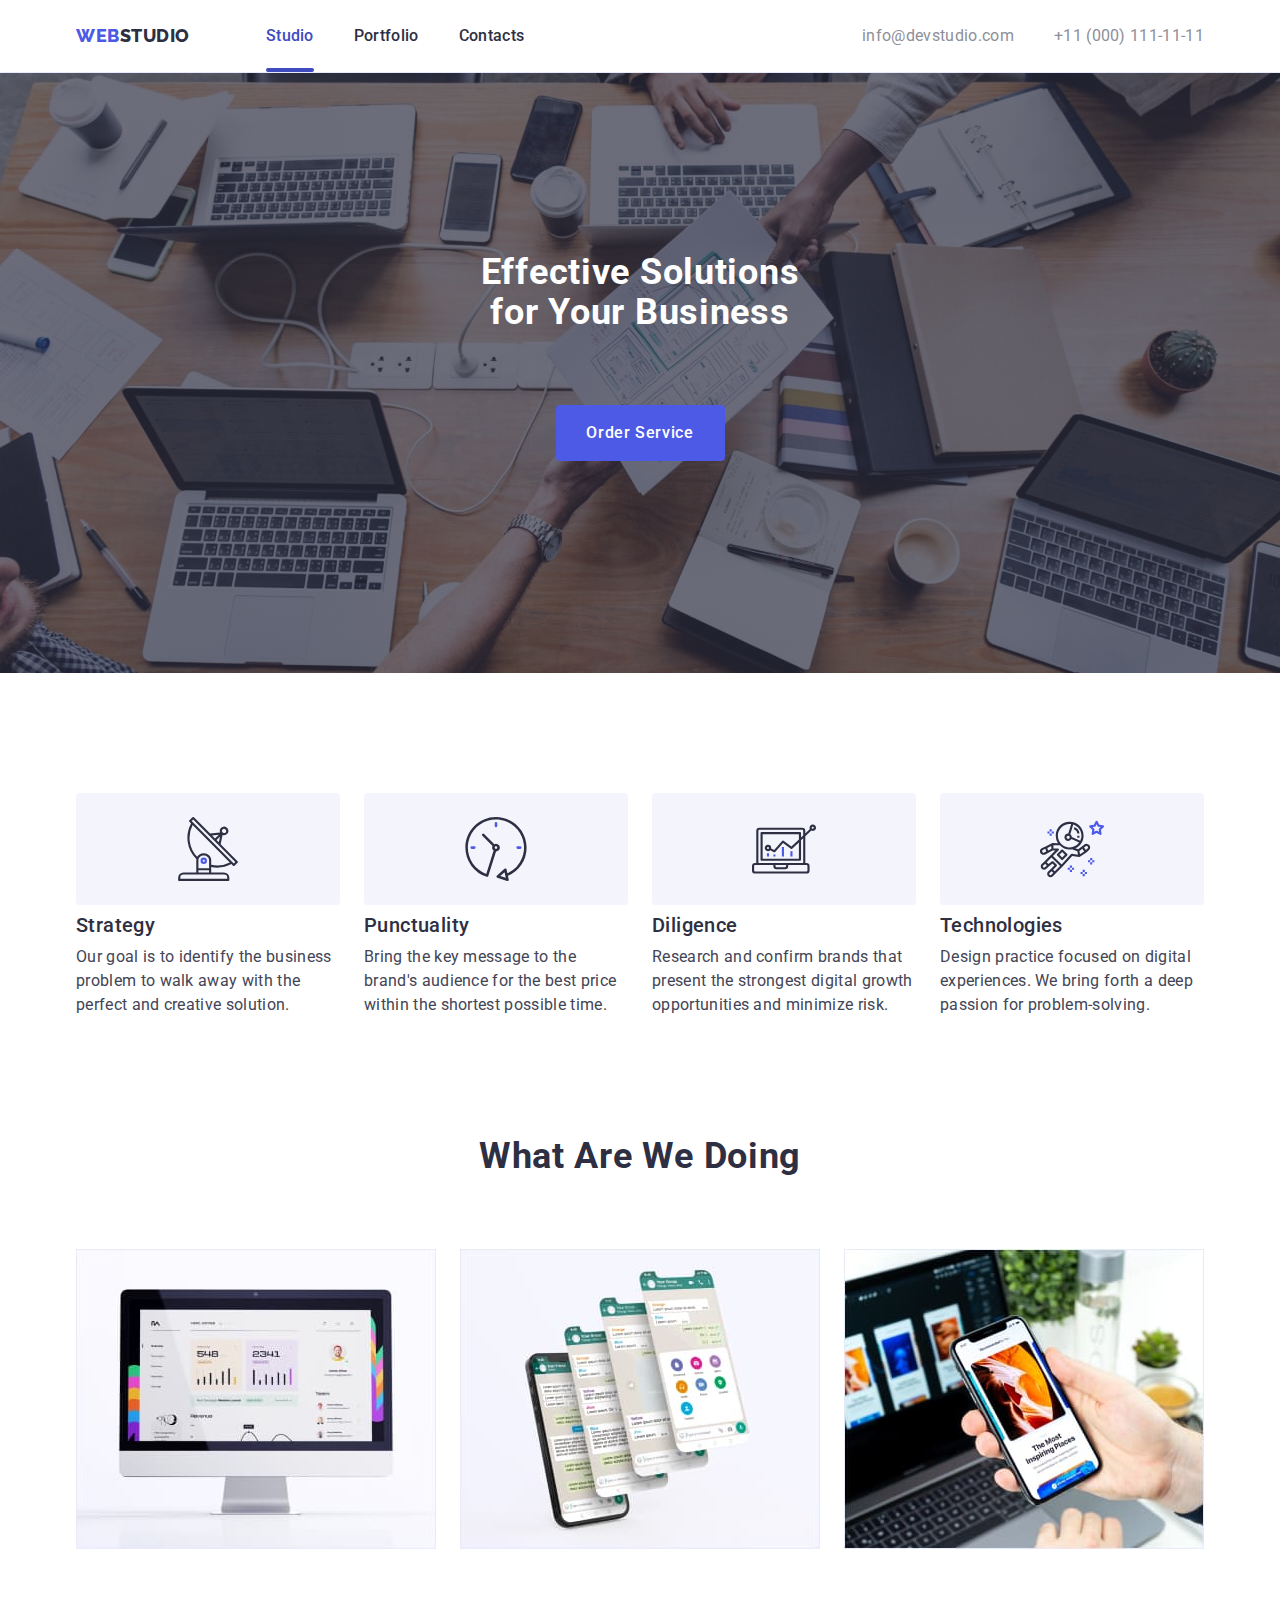
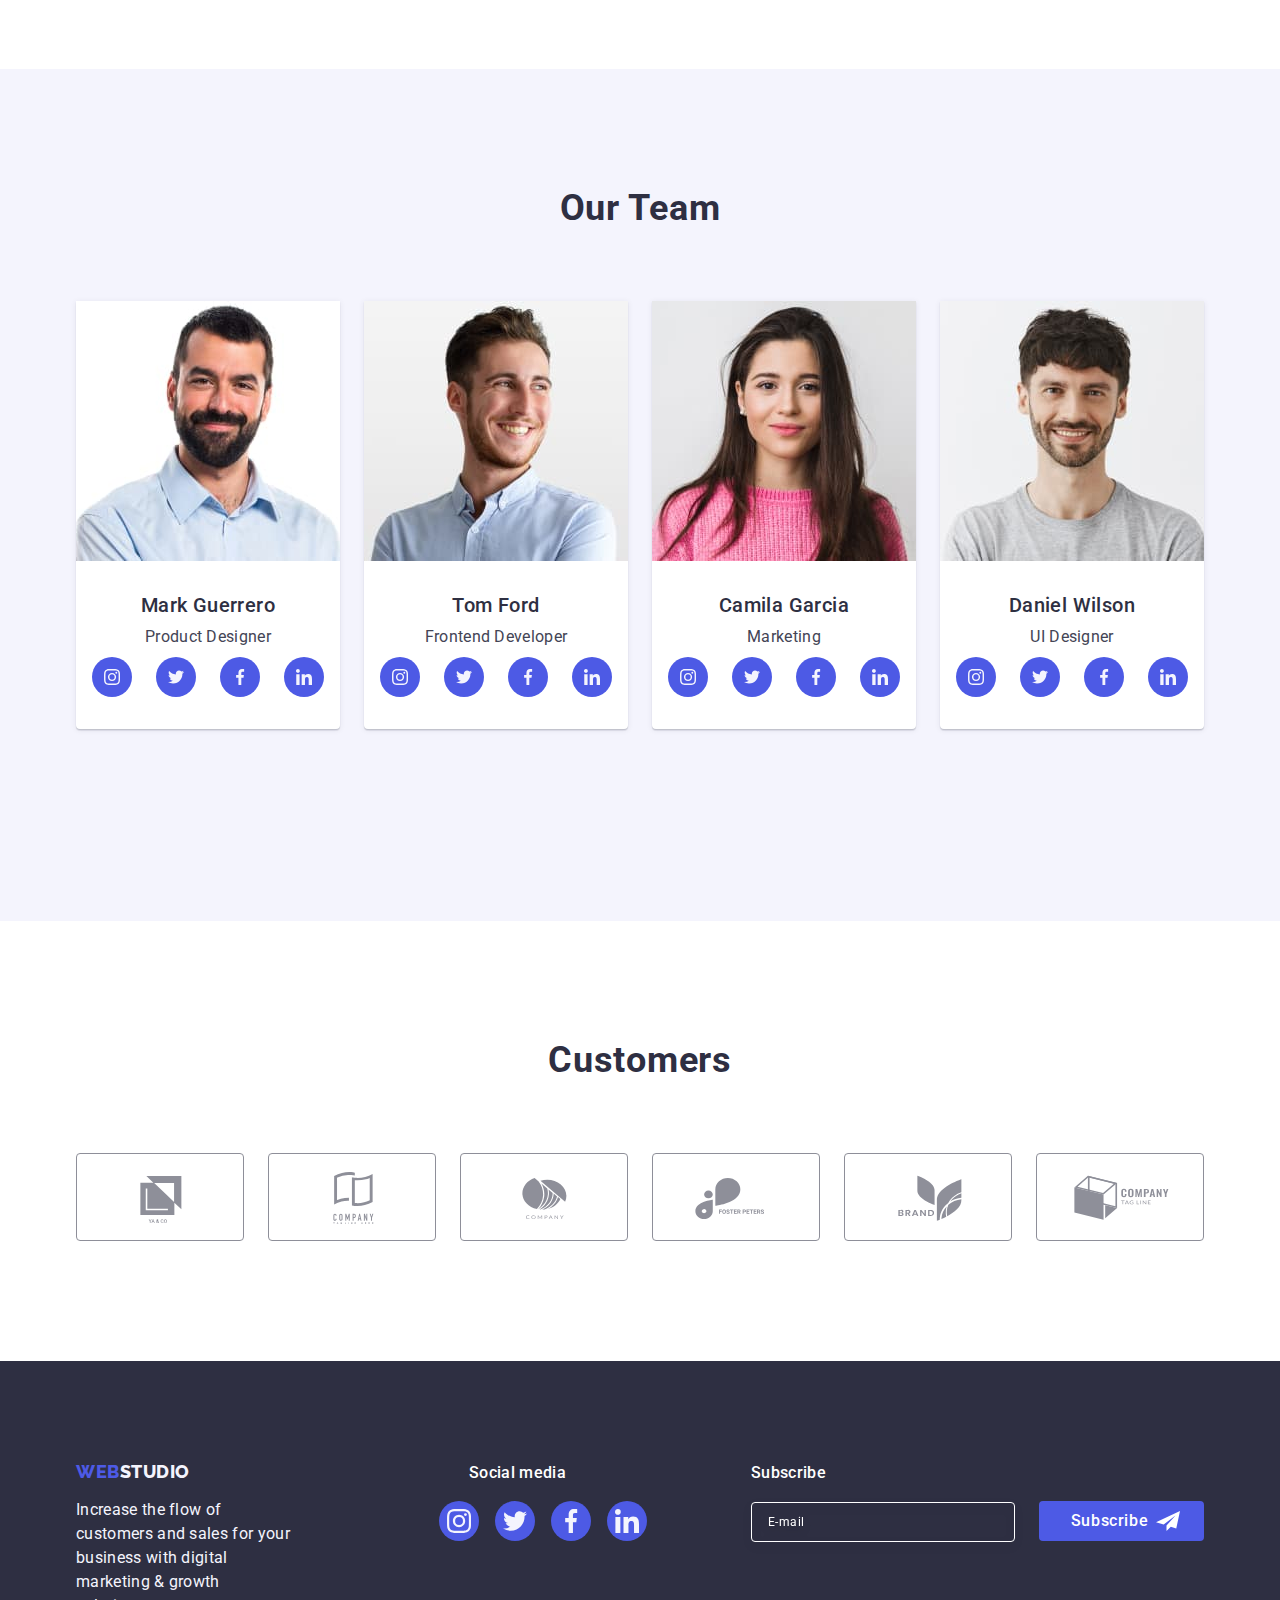
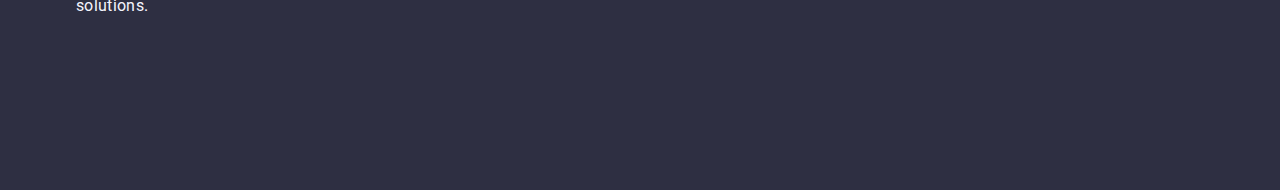
==== commit 7f48e196: "0122" ====
--- a/index.html
+++ b/index.html
@@ -65,20 +65,23 @@
       <!-- Mobile menu -->
       <div class="mobile-menu js-menu-container">
         <div class="mobile-menu-container container">
-        <button class="mobile-menu-close js-close-menu" type="button">
+        <div>
+          <button class="mobile-menu-close js-close-menu" type="button">
           <svg class="mobile-menu-close-icon" width="8" height="8">
             <use href="./images/icons.svg#icon-close"></use>
           </svg>
         </button>
         <ul class="mobile-menu-list list">
-          <li class="mobile-menu-list-item"><a href="./index.html" class="mobile-menu-list-link link">Studio</a></li>
+          <li class="mobile-menu-list-item"><a href="./index.html" class="mobile-menu-list-link studio link">Studio</a></li>
           <li class="mobile-menu-list-item"><a href="./portfolio.html" class="mobile-menu-list-link link">Portfolio</a></li>
           <li class="mobile-menu-list-item"><a href="" class="mobile-menu-list-link link">Contacts</a></li>
         </ul>
-
-        <ul class="list mobile-menu-list-contact">
+      </div>
+
+        <div>
+          <ul class="list mobile-menu-list-contact">
           <li>
-            <a href="tel:+110001111111" class="link mobile-menu-contact"
+            <a href="tel:+110001111111" class="link mobile-menu-phone"
               >+11 (000) 111-11-11</a>
           </li>
           <li>
@@ -122,6 +125,7 @@
             </a>
           </li>
         </ul>
+      </div>
       
         
       </div>
@@ -433,7 +437,7 @@
 
       <!-- Clients -->
 
-      <section class="section">
+      <section class="section clients-section">
         <div class="container">
           <h2 class="section-title">Customers</h2>
           <ul class="clients-list list">
--- a/css/styles.css
+++ b/css/styles.css
@@ -58,22 +58,24 @@
 }
 
 .container {
+  width: 100%;
   padding-left: 15px;
   padding-right: 15px;
-}
-@media screen and (min-width: 480px) {
+  margin-left: auto;
+  margin-right: auto;
+  
+}
+@media screen and (min-width: 428px) {
   .container {
-    width: 428px;
-    margin-left: auto;
-    margin-right: auto;
+    width: 428px;  
   }
 }
 @media screen and (min-width: 768px) {
   .container {
-    width: 768px;
-  }
-}
-@media screen and (min-width: 1200px) {
+  width: 768px;
+  }
+}
+@media screen and (min-width: 1158px) {
   .container {
     width: 1158px;
   }
@@ -129,9 +131,13 @@
   }
   .mobile-menu-container {
     position: relative;
-    display: block;
-    padding-top: 80px;
+    display: flex;
+    padding-top: 40px;
     padding-bottom: 40px;
+    padding-left: 40px;
+    padding-right: 40px;
+    flex-direction: column;
+    justify-content: space-between;
   }
   .mobile-menu-close {
     position: absolute;
@@ -164,17 +170,17 @@
     letter-spacing: 0.02em;
     text-transform: capitalize;
     color: var(--secondary-text-color);
-
-    margin-top: 40px;
+    padding-top: 0;
+    padding-bottom: 0;
 
     transition: color 250ms cubic-bezier(0.4, 0, 0.2, 1);
 
   }
   
-  .mobile-menu-list-link:hover,
-  .mobile-menu-list-link:focus {
+  .studio {
     color: var(--accent-color);
 }
+
 
 .mobile-menu-contact {
   display: block;
@@ -183,14 +189,13 @@
 line-height: 1.2;
 letter-spacing: 0.02em;
 color: var(--primary-text-color);
-margin-top: 40px;
+margin-top: 20px;
 transition: color 250ms cubic-bezier(0.4, 0, 0.2, 1);
 ;
 }
-.mobile-menu-contact:hover,
-.mobile-menu-contact:focus {
+.mobile-menu-phone {
   font-weight: 700;
-  font-size: 36px;
+  font-size: 20px;
   line-height: 1.11;
   letter-spacing: 0.02em;
   text-transform: capitalize;
@@ -220,12 +225,29 @@
 .mobile-menu-social-list {
   display: flex;
   align-items: center;
-  gap: 64px;
-  margin-top: 48px;
+  gap: 20px;
+  margin-top: 20px;
 }
 .mobile-menu-list {
-  margin-bottom: 200px;
-}
+  display: flex;
+  flex-direction: column;
+  gap: 20px;
+}
+}
+
+@media screen and (min-width: 428px) {
+  .mobile-menu-social-list {
+    gap: 56px;
+    margin-top: 48px;
+
+  }
+
+  .mobile-menu-phone {
+    font-size: 36px;
+  }
+  .mobile-menu-contact {
+    margin-top: 40px;
+  }
 }
 
 @media screen and (min-width: 768px) {
@@ -259,6 +281,10 @@
 
 
 @media screen and (min-width: 768px) {
+  .page-header {
+    padding-top: 0px;
+      padding-bottom: 0px}
+
 
   .logo {
     margin-right: 120px;
@@ -268,6 +294,7 @@
     font-weight: 500;
     font-size: 16px;
     line-height: 1.5;
+    display: block;
   
     color: var(--secondary-text-color);
   
@@ -331,7 +358,7 @@
 
 .underlining::after {
   position: absolute;
-  bottom: -1px;
+  bottom: 0;
   left: 0;
 
   content: "";
@@ -343,7 +370,7 @@
 }
 }
 
-@media screen and (min-width: 1200px) {
+@media screen and (min-width: 1158px) {
   .logo {
     margin-right: 76px;
   }
@@ -388,7 +415,7 @@
   padding-top: 96px;
   padding-bottom: 96px;
 }
-@media screen and (min-width: 1200px) {
+@media screen and (min-width: 1158px) {
   .section {
     padding-top: 120px;
     padding-bottom: 120px;
@@ -510,7 +537,7 @@
     }
   } 
 
-  @media screen and (min-width: 1200px) {
+  @media screen and (min-width: 1158px) {
     .hero {
       background-image: linear-gradient(
         rgba(46, 47, 66, 0.7),
@@ -524,9 +551,9 @@
     }
   }
 
-  @media screen and (min-device-pixel-ratio: 2) and (min-width: 1200px),
-  screen and (min-resolution: 192dpi) and (min-width: 1200px),
-  screen and (min-resolution: 2dppx) and (min-width: 1200px) {
+  @media screen and (min-device-pixel-ratio: 2) and (min-width: 1158px),
+  screen and (min-resolution: 192dpi) and (min-width: 1158px),
+  screen and (min-resolution: 2dppx) and (min-width: 1158px) {
     .hero {
       background-image:  linear-gradient(
         rgba(46, 47, 66, 0.7),
@@ -540,7 +567,7 @@
 
 /* About us */
 
-@media screen and (max-width: 1199px) {
+@media screen and (max-width: 1157px) {
   .icon-aboutus {
     display: none;
   }
@@ -584,7 +611,7 @@
 }
 }
 
-@media screen and (min-width: 1200px) {
+@media screen and (min-width: 1158px) {
   .section-list-title {
     font-weight: 500;
     font-size: 20px;
@@ -642,7 +669,7 @@
 }
 
 
-@media screen and (max-width: 1199px) {
+@media screen and (max-width: 1157px) {
   .works-section {
     display: none;
   }
@@ -721,6 +748,10 @@
 } 
 
 @media screen and (min-width: 768px ) {
+  .team-section > .container {
+    max-width: 582px;
+  }
+
   .team-section-list {
     display: flex;
     column-gap: 24px;
@@ -728,19 +759,22 @@
     flex-wrap: wrap;
   }
   .team-section-list-item {
-    flex-basis: calc((100% - 24px)) / 2;
+    flex-basis: calc((100% - 24px) / 2);
 
   } 
 }
 
 
-@media screen and (min-width: 1200px ) {
+@media screen and (min-width: 1158px ) {
+  .team-section > .container {
+    max-width: 1158px;
+  }
   .team-section-list {
     display: flex;
     gap: 24px;
   }
   .team-section-list-item {
-    flex-basis: calc(100%-72px / 4);
+    flex-basis: calc((100% - 72px) / 4);
 
   }
 }
@@ -788,22 +822,33 @@
 }
 
 @media  screen and (min-width: 768px) {
+  .clients-section > .container {
+    max-width: 582px;
+  }
+
   .clients-link {
-    
+    max-width: 168px;
     flex-basis: calc((100% - 48px) / 3);
 }
   .clients-list {
     column-gap: 24px;
-  }
-}
-
-@media  screen and (min-width: 1200px) {
+    
+  }
+}
+
+@media  screen and (min-width: 1158px) {
+  .clients-section > .container {
+    max-width: 1158px;
+  }
+
   .clients-list {
-    display: flex;
-    justify-content: space-between;
     gap: 24px;
     flex-wrap: nowrap;
   }
+  .clients-link {
+    max-width: 168px;
+    flex-basis: calc((100% - 120px) / 6);
+}
 }
 
 
@@ -821,7 +866,7 @@
   font-size: 18px;
   line-height: 1.17;
 
-  display: inline-block;
+  display: flex;
   align-items: center;
   letter-spacing: 0.03em;
   text-transform: uppercase;
@@ -829,6 +874,7 @@
   color: var(--button-color);
 
   margin-bottom: 16px;
+  justify-content: center;
 }
 
 .focus {
@@ -841,7 +887,7 @@
 
   color: var(--secondary-text-color-theme-dark);
 
-  width: 264px;
+  max-width: 264px;
   margin-left: auto;
   margin-right: auto;
   margin-bottom: 72px;
@@ -967,13 +1013,22 @@
     color: var(--primary-text-color-theme-dark);
   } 
 
+
+  
+
+
+
+
   @media screen and (min-width: 768px) {
+    .page-footer > .container {
+    max-width: 582px;
+  }
     .footer-container {
       display: flex;
       align-items: baseline;
       flex-wrap: wrap;
-      column-gap: 24px;
-      row-gap: 72px;
+      gap: 24px;
+      
     }
     .footer-form-wrapper {
       display: flex;
@@ -989,17 +1044,35 @@
     }
     .footer-form-description {
       text-align: left;
-      margin-left: 20px;
+      
     }
-  }
-
-  @media screen and (min-width: 1200px) {
+    .footer-form-input {
+      width: 264px;
+      margin-left: 0;
+    }
+    .footer-logo {
+      display: inline-block;
+    }
+  }
+
+  @media screen and (min-width: 1158px) {
+
+    .page-footer > .container {
+      max-width: 1158px;
+    }
     .footer-container {
       display: flex;
       align-items: baseline;
       flex-wrap: nowrap;
     }
-
+    .logo-container {
+    margin-right: 120px;
+    max-width: 264px;
+    min-height: 120px;
+  }
+  .footer-form-subscribe {
+    margin-left: 80px;
+  }
   }
 
 
